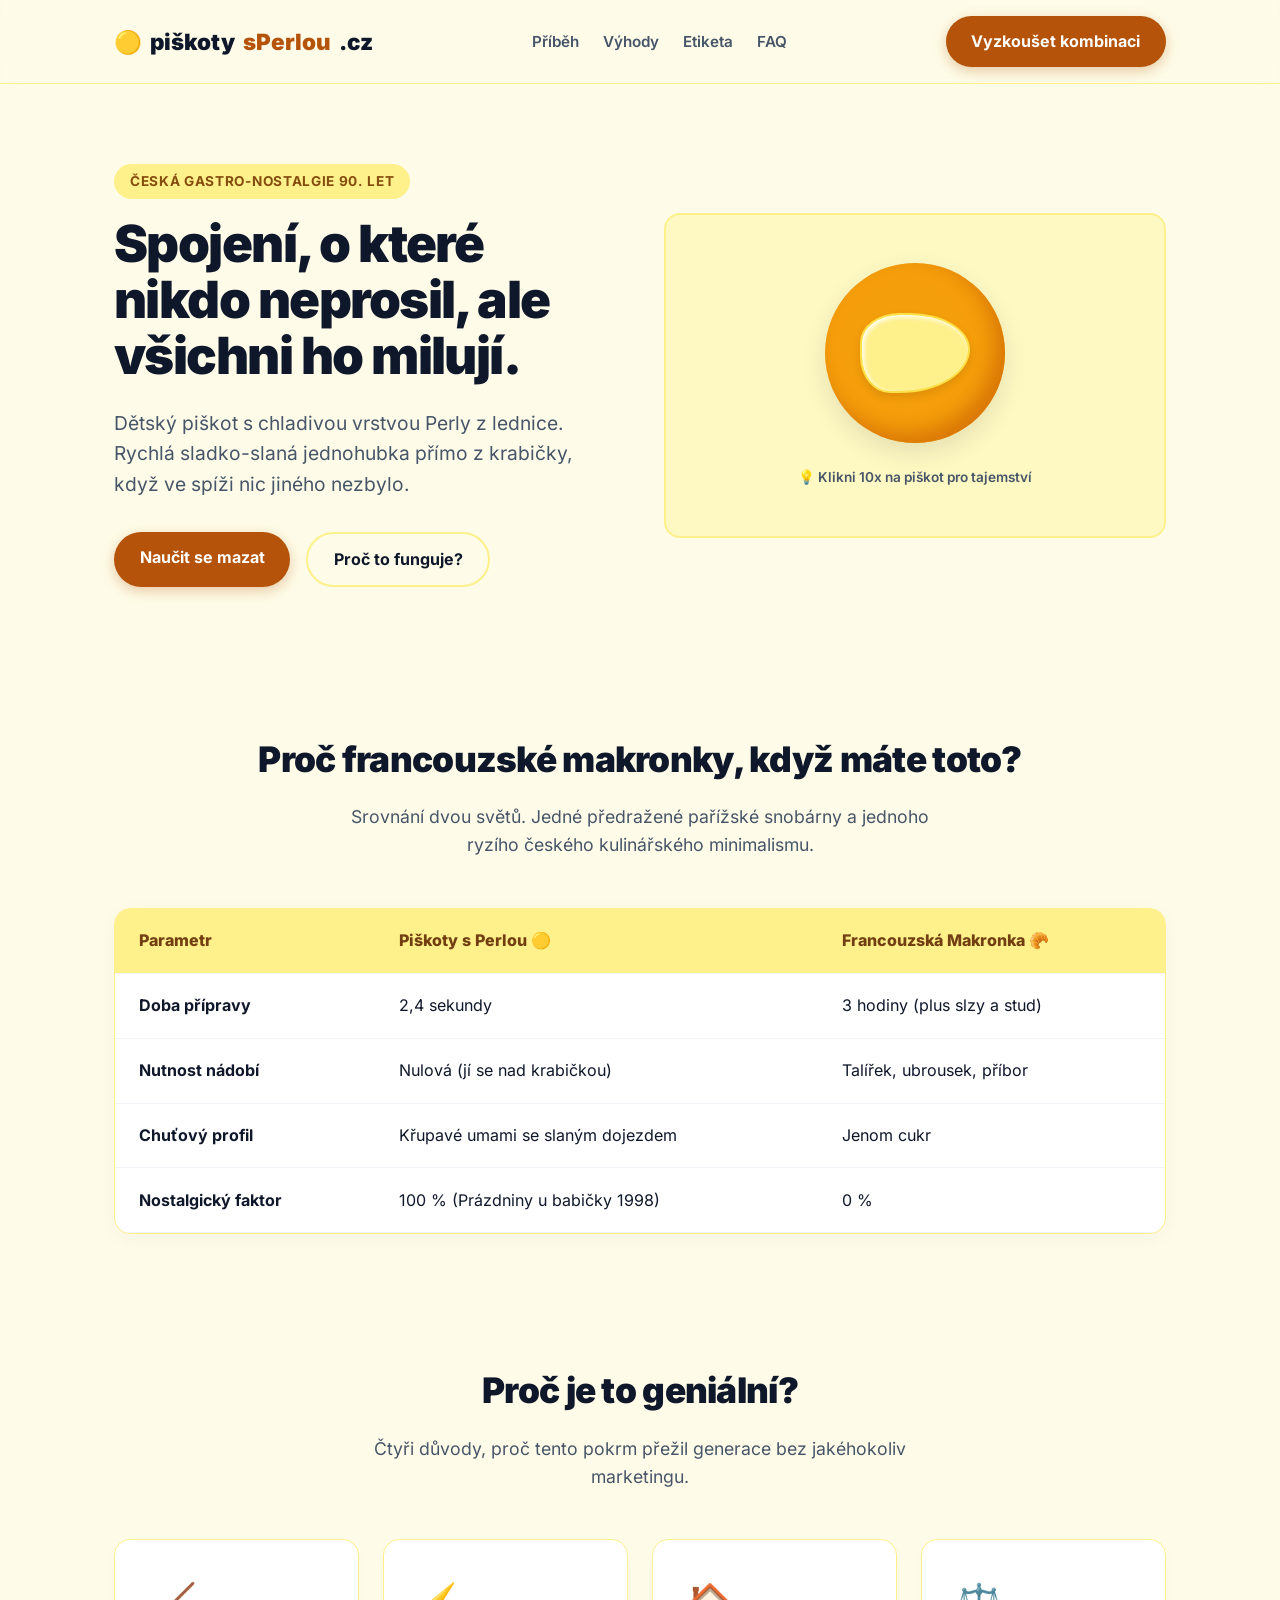
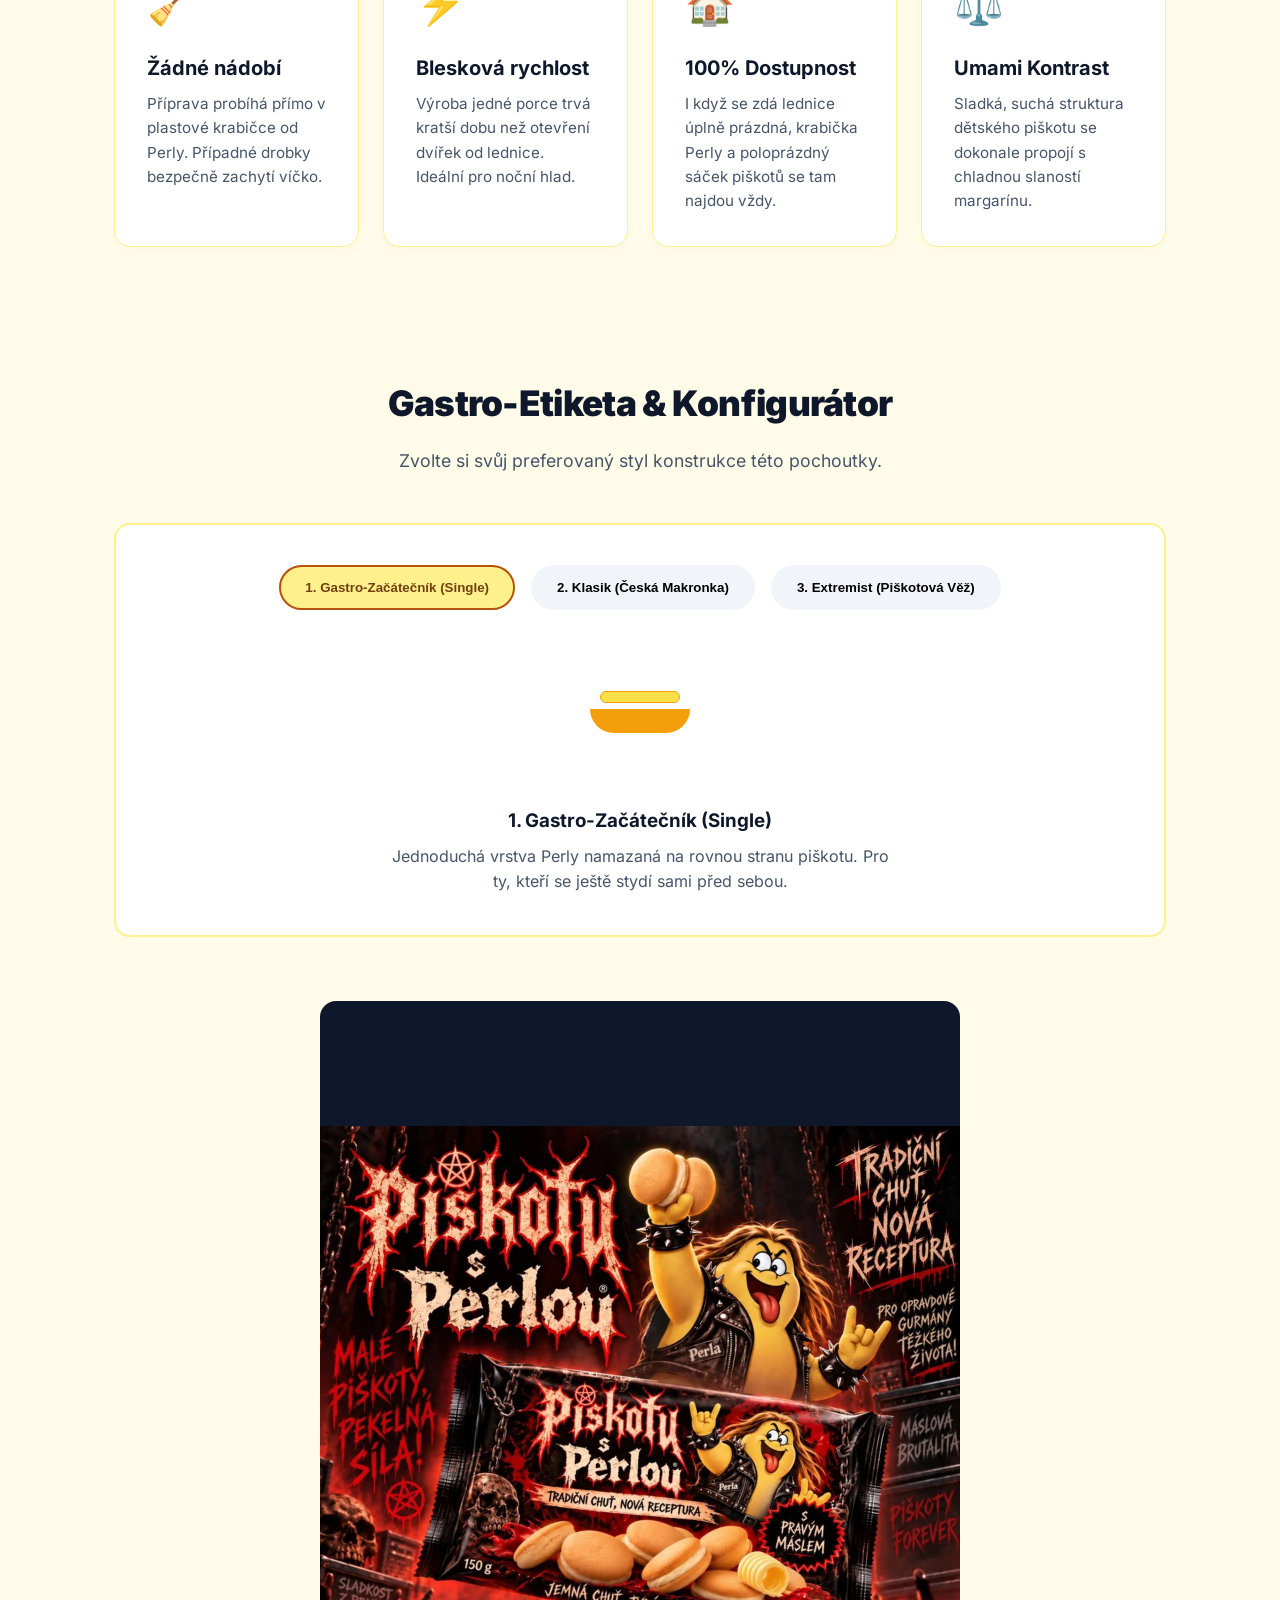
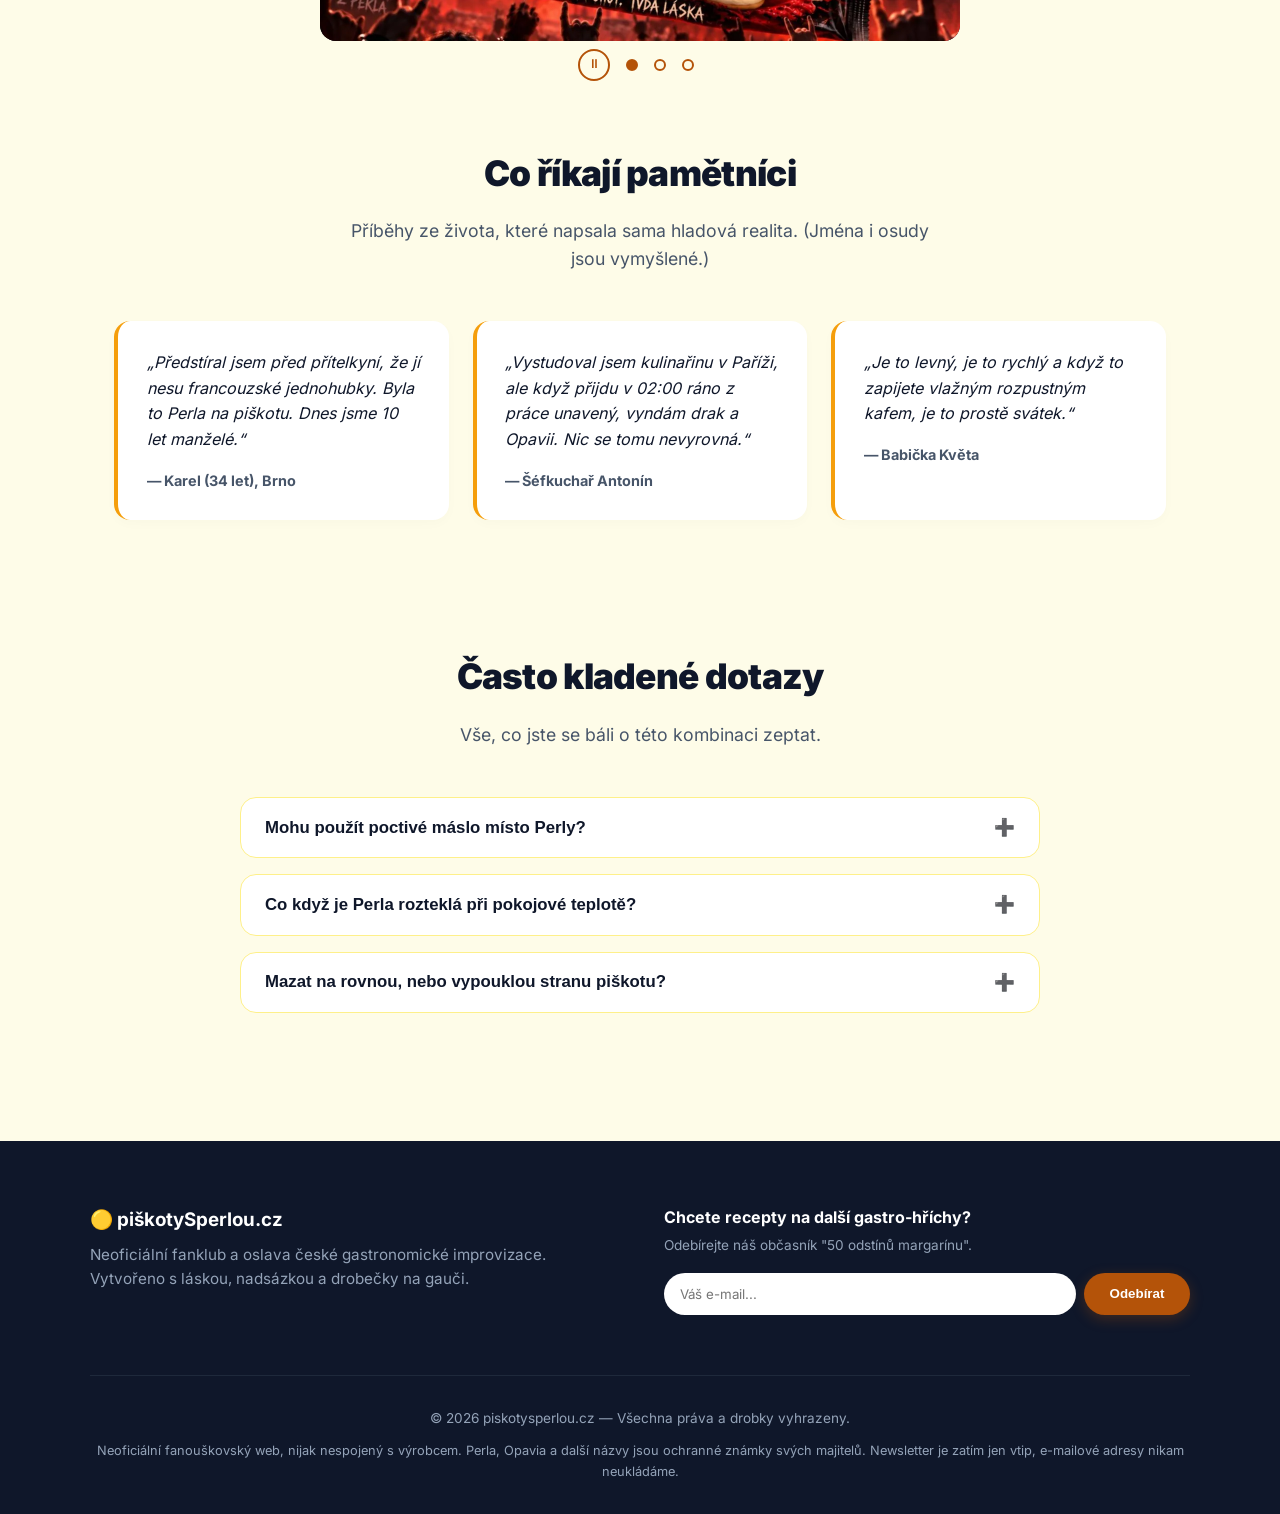
==== index.html @ cd36d0c5 "Improve performance, accessibility, SEO and piškot preview - Convert banner images to WebP (5.4 MB -" ====
<!DOCTYPE html>
<html lang="cs">
<head>
    <meta charset="UTF-8">
    <meta name="viewport" content="width=device-width, initial-scale=1.0">
    <title>piskotysperlou.cz | Návrat gastro-legendy 90. let</title>
    <meta name="description" content="Dětský piškot s chladivou vrstvou Perly z lednice. Neoficiální fanklub české gastro-nostalgie 90. let: příběh, konfigurátor a etiketa mazání.">
    <meta name="theme-color" content="#f59e0b">
    <link rel="canonical" href="https://piskotysperlou.cz/">
    <link rel="icon" href="data:image/svg+xml,%3Csvg xmlns='http://www.w3.org/2000/svg' viewBox='0 0 100 100'%3E%3Ctext y='.9em' font-size='90'%3E🟡%3C/text%3E%3C/svg%3E">

    <meta property="og:type" content="website">
    <meta property="og:locale" content="cs_CZ">
    <meta property="og:site_name" content="piskotysperlou.cz">
    <meta property="og:title" content="Piškoty s Perlou | Návrat gastro-legendy 90. let">
    <meta property="og:description" content="Spojení, o které nikdo neprosil, ale všichni ho milují. Neoficiální fanklub české gastro-improvizace.">
    <meta property="og:url" content="https://piskotysperlou.cz/">
    <meta property="og:image" content="https://piskotysperlou.cz/img/metal.webp">
    <meta property="og:image:alt" content="Piškoty s Perlou – Metal edice">
    <meta name="twitter:card" content="summary_large_image">

    <link rel="preload" href="fonts/inter-latin.woff2" as="font" type="font/woff2" crossorigin>
    <link rel="preload" href="fonts/inter-latin-ext.woff2" as="font" type="font/woff2" crossorigin>
    <link rel="stylesheet" href="css/style.css">

    <script type="application/ld+json">
    {
        "@context": "https://schema.org",
        "@type": "FAQPage",
        "mainEntity": [
            {
                "@type": "Question",
                "name": "Mohu použít poctivé máslo místo Perly?",
                "acceptedAnswer": {
                    "@type": "Answer",
                    "text": "Technicky ano, ale ztrácíte autentickou chuť 90. let a charakteristický lehce chladivý dojezd na patře. Perla je pro tento recept nenahraditelná."
                }
            },
            {
                "@type": "Question",
                "name": "Co když je Perla rozteklá při pokojové teplotě?",
                "acceptedAnswer": {
                    "@type": "Answer",
                    "text": "OKAMŽITĚ ZASTAVTE PŘÍPRAVU! Perla musí jít přímo z lednice. Rozteklý tuk způsobí promáčení piškotu a gastronomické neštěstí."
                }
            },
            {
                "@type": "Question",
                "name": "Mazat na rovnou, nebo vypouklou stranu piškotu?",
                "acceptedAnswer": {
                    "@type": "Answer",
                    "text": "Výhradně na rovnou (spodní) stranu! Vypouklá strana slouží jako ergonomická úchopová plocha pro palec a ukazováček."
                }
            }
        ]
    }
    </script>
</head>
<body>

    <!-- HEADER -->
    <header>
        <div class="nav-container">
            <a href="./" class="logo">
                <span aria-hidden="true">🟡</span> piškoty<span>sPerlou</span>.cz
            </a>
            <button type="button" class="nav-toggle" id="navToggle" aria-label="Přepnout navigaci" aria-expanded="false" aria-controls="navLinks">
                <span></span>
                <span></span>
                <span></span>
            </button>
            <ul class="nav-links" id="navLinks">
                <li><a href="#pribeh">Příběh</a></li>
                <li><a href="#vyhody">Výhody</a></li>
                <li><a href="#konfigurator">Etiketa</a></li>
                <li><a href="#faq">FAQ</a></li>
            </ul>
            <a href="#konfigurator" class="btn nav-cta">Vyzkoušet kombinaci</a>
        </div>
    </header>

    <main>
    <!-- HERO SECTION -->
    <section class="hero">
        <div class="hero-text">
            <span class="hero-badge">Česká gastro-nostalgie 90. let</span>
            <h1>Spojení, o které nikdo neprosil, ale všichni ho milují.</h1>
            <p>Dětský piškot s chladivou vrstvou Perly z lednice. Rychlá sladko-slaná jednohubka přímo z krabičky, když ve spíži nic jiného nezbylo.</p>
            <div class="hero-ctas">
                <a href="#konfigurator" class="btn">Naučit se mazat</a>
                <a href="#pribeh" class="btn btn-secondary">Proč to funguje?</a>
            </div>
        </div>
        <div class="hero-visual" id="piskotClicker" role="button" tabindex="0" aria-describedby="clickHint" aria-label="Piškot s Perlou. Klikni 10x pro tajemství">
            <div class="piskot-graphic" aria-hidden="true">
                <div class="perla-layer"></div>
            </div>
            <div class="easter-egg-hint" id="clickHint" aria-live="polite">💡 Klikni 10x na piškot pro tajemství</div>
        </div>
    </section>

    <!-- STORY & COMPARISON -->
    <section id="pribeh">
        <h2 class="section-title">Proč francouzské makronky, když máte toto?</h2>
        <p class="section-subtitle">Srovnání dvou světů. Jedné předražené pařížské snobárny a jednoho ryzího českého kulinářského minimalismu.</p>

        <div class="comparison-wrapper">
            <table>
                <thead>
                    <tr>
                        <th scope="col">Parametr</th>
                        <th scope="col">Piškoty s Perlou 🟡</th>
                        <th scope="col">Francouzská Makronka 🥐</th>
                    </tr>
                </thead>
                <tbody>
                    <tr>
                        <th scope="row">Doba přípravy</th>
                        <td>2,4 sekundy</td>
                        <td>3 hodiny (plus slzy a stud)</td>
                    </tr>
                    <tr>
                        <th scope="row">Nutnost nádobí</th>
                        <td>Nulová (jí se nad krabičkou)</td>
                        <td>Talířek, ubrousek, příbor</td>
                    </tr>
                    <tr>
                        <th scope="row">Chuťový profil</th>
                        <td>Křupavé umami se slaným dojezdem</td>
                        <td>Jenom cukr</td>
                    </tr>
                    <tr>
                        <th scope="row">Nostalgický faktor</th>
                        <td>100 % (Prázdniny u babičky 1998)</td>
                        <td>0 %</td>
                    </tr>
                </tbody>
            </table>
        </div>
    </section>

    <!-- FEATURES -->
    <section id="vyhody">
        <h2 class="section-title">Proč je to geniální?</h2>
        <p class="section-subtitle">Čtyři důvody, proč tento pokrm přežil generace bez jakéhokoliv marketingu.</p>

        <div class="features-grid">
            <div class="card">
                <div class="card-icon" aria-hidden="true">🧹</div>
                <h3>Žádné nádobí</h3>
                <p>Příprava probíhá přímo v plastové krabičce od Perly. Případné drobky bezpečně zachytí víčko.</p>
            </div>
            <div class="card">
                <div class="card-icon" aria-hidden="true">⚡</div>
                <h3>Blesková rychlost</h3>
                <p>Výroba jedné porce trvá kratší dobu než otevření dvířek od lednice. Ideální pro noční hlad.</p>
            </div>
            <div class="card">
                <div class="card-icon" aria-hidden="true">🏠</div>
                <h3>100% Dostupnost</h3>
                <p>I když se zdá lednice úplně prázdná, krabička Perly a poloprázdný sáček piškotů se tam najdou vždy.</p>
            </div>
            <div class="card">
                <div class="card-icon" aria-hidden="true">⚖️</div>
                <h3>Umami Kontrast</h3>
                <p>Sladká, suchá struktura dětského piškotu se dokonale propojí s chladnou slaností margarínu.</p>
            </div>
        </div>
    </section>

    <!-- CONFIGURATOR -->
    <section id="konfigurator">
        <h2 class="section-title">Gastro-Etiketa & Konfigurátor</h2>
        <p class="section-subtitle">Zvolte si svůj preferovaný styl konstrukce této pochoutky.</p>

        <div class="configurator-box">
            <div class="config-options">
                <button type="button" class="config-btn active" aria-pressed="true" data-config="single"
                    data-title="1. Gastro-Začátečník (Single)"
                    data-desc="Jednoduchá vrstva Perly namazaná na rovnou stranu piškotu. Pro ty, kteří se ještě stydí sami před sebou."
                    data-layers="perla piskot">1. Gastro-Začátečník (Single)</button>
                <button type="button" class="config-btn" aria-pressed="false" data-config="double"
                    data-title="2. Klasik (Česká Makronka)"
                    data-desc="Sendvičová konstrukce: Piškot – Perla – Piškot. Tuk je bezpečně uzavřen uvnitř a nešpiní prsty. Vrchol elegance."
                    data-layers="piskot perla piskot">2. Klasik (Česká Makronka)</button>
                <button type="button" class="config-btn" aria-pressed="false" data-config="extreme"
                    data-title="3. Extremist (Piškotová Věž)"
                    data-desc="3x piškot, 2x hrubá vrstva Perly přímo z mrazáku. Určeno pro lidi po těžkém rozchodu nebo neudělané zkoušce na VŠ."
                    data-layers="piskot perla piskot perla piskot">3. Extremist (Piškotová Věž)</button>
            </div>

            <div class="visual-display" id="visualDisplay" aria-hidden="true">
                <div class="perla-mini"></div>
                <div class="piskot-mini flat-up"></div>
            </div>

            <div aria-live="polite">
                <h3 id="configTitle">1. Gastro-Začátečník (Single)</h3>
                <p id="configDesc">
                    Jednoduchá vrstva Perly namazaná na rovnou stranu piškotu. Pro ty, kteří se ještě stydí sami před sebou.
                </p>
            </div>
        </div>
    </section>

    <!-- AD BANNER -->
    <div class="ad-banner" role="region" aria-roledescription="carousel" aria-label="Reklamní banner">
        <div class="ad-banner-track">
            <img src="img/metal.webp" width="1280" height="1098" alt="Piškoty s Perlou – Metal edice" class="ad-slide active" loading="lazy">
            <img src="img/chill.webp" width="1024" height="1280" alt="Piškoty s Perlou – Chill edice" class="ad-slide" loading="lazy" aria-hidden="true">
            <img src="img/groovy.webp" width="1254" height="1254" alt="Piškoty s Perlou – Groovy edice" class="ad-slide" loading="lazy" aria-hidden="true">
        </div>
        <div class="ad-controls">
            <button type="button" class="ad-pause" id="adPause" aria-label="Pozastavit automatické přepínání" aria-pressed="false">⏸</button>
            <div class="ad-dots">
                <button type="button" class="ad-dot active" data-index="0" aria-current="true" aria-label="Metal edice"></button>
                <button type="button" class="ad-dot" data-index="1" aria-label="Chill edice"></button>
                <button type="button" class="ad-dot" data-index="2" aria-label="Groovy edice"></button>
            </div>
        </div>
    </div>

    <!-- TESTIMONIALS -->
    <section id="pametnici" aria-labelledby="pametnici-title">
        <h2 class="section-title" id="pametnici-title">Co říkají pamětníci</h2>
        <p class="section-subtitle">Příběhy ze života, které napsala sama hladová realita. (Jména i osudy jsou vymyšlené.)</p>

        <div class="testimonials-grid">
            <figure class="testimonial-card">
                <blockquote>
                    <p>„Předstíral jsem před přítelkyní, že jí nesu francouzské jednohubky. Byla to Perla na piškotu. Dnes jsme 10 let manželé.“</p>
                </blockquote>
                <figcaption class="testimonial-author">— Karel (34 let), Brno</figcaption>
            </figure>
            <figure class="testimonial-card">
                <blockquote>
                    <p>„Vystudoval jsem kulinařinu v Paříži, ale když přijdu v 02:00 ráno z práce unavený, vyndám drak a Opavii. Nic se tomu nevyrovná.“</p>
                </blockquote>
                <figcaption class="testimonial-author">— Šéfkuchař Antonín</figcaption>
            </figure>
            <figure class="testimonial-card">
                <blockquote>
                    <p>„Je to levný, je to rychlý a když to zapijete vlažným rozpustným kafem, je to prostě svátek.“</p>
                </blockquote>
                <figcaption class="testimonial-author">— Babička Květa</figcaption>
            </figure>
        </div>
    </section>

    <!-- FAQ -->
    <section id="faq">
        <h2 class="section-title">Často kladené dotazy</h2>
        <p class="section-subtitle">Vše, co jste se báli o této kombinaci zeptat.</p>

        <div class="faq-list">
            <div class="faq-item">
                <button type="button" class="faq-question" id="faq-q1" aria-controls="faq-a1">
                    Mohu použít poctivé máslo místo Perly?
                    <span aria-hidden="true">➕</span>
                </button>
                <div class="faq-answer" id="faq-a1" role="region" aria-labelledby="faq-q1">
                    Technicky ano, ale ztrácíte autentickou chuť 90. let a charakteristický lehce chladivý dojezd na patře. Perla je pro tento recept nenahraditelná.
                </div>
            </div>
            <div class="faq-item">
                <button type="button" class="faq-question" id="faq-q2" aria-controls="faq-a2">
                    Co když je Perla rozteklá při pokojové teplotě?
                    <span aria-hidden="true">➕</span>
                </button>
                <div class="faq-answer" id="faq-a2" role="region" aria-labelledby="faq-q2">
                    OKAMŽITĚ ZASTAVTE PŘÍPRAVU! Perla musí jít přímo z lednice. Rozteklý tuk způsobí promáčení piškotu a gastronomické neštěstí.
                </div>
            </div>
            <div class="faq-item">
                <button type="button" class="faq-question" id="faq-q3" aria-controls="faq-a3">
                    Mazat na rovnou, nebo vypouklou stranu piškotu?
                    <span aria-hidden="true">➕</span>
                </button>
                <div class="faq-answer" id="faq-a3" role="region" aria-labelledby="faq-q3">
                    Výhradně na rovnou (spodní) stranu! Vypouklá strana slouží jako ergonomická úchopová plocha pro palec a ukazováček.
                </div>
            </div>
        </div>
    </section>
    </main>

    <!-- FOOTER -->
    <footer>
        <div class="footer-content">
            <div>
                <h3><span aria-hidden="true">🟡</span> piškotySperlou.cz</h3>
                <p class="footer-tagline">
                    Neoficiální fanklub a oslava české gastronomické improvizace. Vytvořeno s láskou, nadsázkou a drobečky na gauči.
                </p>
            </div>
            <div>
                <h4>Chcete recepty na další gastro-hříchy?</h4>
                <p class="newsletter-intro">Odebírejte náš občasník "50 odstínů margarínu".</p>
                <form class="newsletter-form">
                    <input type="email" name="email" placeholder="Váš e-mail..." aria-label="E-mail" autocomplete="email" required>
                    <button type="submit" class="btn">Odebírat</button>
                </form>
                <p class="newsletter-status" id="newsletterStatus" role="status"></p>
            </div>
        </div>
        <div class="copyright">
            <p>&copy; 2026 piskotysperlou.cz — Všechna práva a drobky vyhrazeny.</p>
            <p class="disclaimer">Neoficiální fanouškovský web, nijak nespojený s výrobcem. Perla, Opavia a další názvy jsou ochranné známky svých majitelů. Newsletter je zatím jen vtip, e-mailové adresy nikam neukládáme.</p>
        </div>
    </footer>

    <script src="js/main.js"></script>
</body>
</html>
---- css/style.css ----
@font-face {
    font-family: 'Inter';
    font-style: normal;
    font-weight: 400 900;
    font-display: swap;
    src: url(../fonts/inter-latin-ext.woff2) format('woff2');
    unicode-range: U+0100-02BA, U+02BD-02C5, U+02C7-02CC, U+02CE-02D7, U+02DD-02FF, U+0304, U+0308, U+0329, U+1D00-1DBF, U+1E00-1E9F, U+1EF2-1EFF, U+2020, U+20A0-20AB, U+20AD-20C4, U+2113, U+2C60-2C7F, U+A720-A7FF;
}

@font-face {
    font-family: 'Inter';
    font-style: normal;
    font-weight: 400 900;
    font-display: swap;
    src: url(../fonts/inter-latin.woff2) format('woff2');
    unicode-range: U+0000-00FF, U+0131, U+0152-0153, U+02BB-02BC, U+02C6, U+02DA, U+02DC, U+0304, U+0308, U+0329, U+2000-206F, U+20AC, U+2122, U+2191, U+2193, U+2212, U+2215, U+FEFF, U+FFFD;
}

:root {
    --primary: #f59e0b;
    --primary-hover: #d97706;
    /* darker amber for text/controls: white on it is 5:1 (AA) */
    --accent: #b45309;
    --accent-hover: #92400e;
    --bg-cream: #fefce8;
    --bg-card: #ffffff;
    --text-dark: #0f172a;
    --text-muted: #475569;
    --perla-yellow: #fde047;
    --border-color: #fef08a;
    --badge-text: #854d0e;
    --heading-brown: #713f12;
    --radius: 16px;

    --hero-visual-bg: #fef9c3;
    --table-border: #f1f5f9;
    --btn-secondary-hover-bg: #fef9c3;
    --config-btn-bg: #f1f5f9;

    --footer-bg: #0f172a;
    --footer-text: #94a3b8;
    --footer-muted: #94a3b8;
    --footer-border: #1e293b;

    --retro-fg: #ff00ff;
    --retro-bg: #00ffff;
    --retro-accent: #ffff00;
    --retro-red: #ff0000;
}

/* RETRO MODE — high specificity, no !important */
body.retro-mode,
body.retro-mode * {
    font-family: "Comic Sans MS", "Comic Sans", cursive, sans-serif;
}

body.retro-mode {
    background: var(--retro-bg);
    color: var(--retro-fg);
}

body.retro-mode header,
body.retro-mode .card,
body.retro-mode .hero-visual {
    background: var(--retro-accent);
    border: 4px dashed var(--retro-red);
    box-shadow: 8px 8px 0px #000000;
}

body.retro-mode button {
    background: var(--retro-red);
    color: #ffffff;
    font-weight: bold;
    text-transform: uppercase;
    animation: blink 0.5s infinite alternate;
}

@keyframes blink {
    from { opacity: 1; }
    to { opacity: 0.7; }
}

* {
    box-sizing: border-box;
    margin: 0;
    padding: 0;
}

body {
    font-family: 'Inter', sans-serif;
    background-color: var(--bg-cream);
    color: var(--text-dark);
    line-height: 1.6;
    transition: background-color 0.3s ease, color 0.3s ease;
}

html {
    scroll-behavior: smooth;
}

/* keep anchor targets clear of the sticky header */
section[id] {
    scroll-margin-top: 4.5rem;
}

/* FOCUS STYLES */
:focus-visible {
    outline: 3px solid var(--accent);
    outline-offset: 2px;
    border-radius: 4px;
}

/* HEADER & NAV */
header {
    position: sticky;
    top: 0;
    background: rgba(254, 252, 232, 0.9);
    z-index: 100;
    border-bottom: 1px solid var(--border-color);
}

/* blur lives on a pseudo-element: backdrop-filter on the header itself would
   make it the containing block of the position:fixed mobile menu */
header::before {
    content: "";
    position: absolute;
    inset: 0;
    z-index: -1;
    backdrop-filter: blur(10px);
}

.nav-container {
    max-width: 1100px;
    margin: 0 auto;
    padding: 1rem 1.5rem;
    display: flex;
    justify-content: space-between;
    align-items: center;
}

.logo {
    font-weight: 900;
    font-size: 1.4rem;
    color: var(--text-dark);
    text-decoration: none;
    display: flex;
    align-items: center;
    gap: 8px;
}

.logo span {
    color: var(--accent);
}

.nav-links {
    display: flex;
    gap: 1.5rem;
    list-style: none;
}

.nav-links a {
    text-decoration: none;
    color: var(--text-muted);
    font-weight: 600;
    font-size: 0.95rem;
    transition: color 0.2s;
}

.nav-links a:hover {
    color: var(--accent);
}

/* HAMBURGER MENU */
.nav-toggle {
    display: none;
    background: none;
    border: none;
    cursor: pointer;
    padding: 0.5rem;
    flex-direction: column;
    gap: 5px;
    z-index: 110;
}

.nav-toggle span {
    display: block;
    width: 24px;
    height: 2px;
    background: var(--text-dark);
    border-radius: 2px;
    transition: transform 0.3s ease, opacity 0.3s ease;
}

.nav-toggle.active span:nth-child(1) {
    transform: rotate(45deg) translate(5px, 5px);
}

.nav-toggle.active span:nth-child(2) {
    opacity: 0;
}

.nav-toggle.active span:nth-child(3) {
    transform: rotate(-45deg) translate(5px, -5px);
}

/* BUTTONS */
.btn {
    display: inline-block;
    background: var(--accent);
    color: #fff;
    padding: 0.8rem 1.6rem;
    border-radius: 99px;
    font-weight: 700;
    text-decoration: none;
    border: none;
    cursor: pointer;
    transition: background 0.2s ease, transform 0.2s ease, box-shadow 0.2s ease;
    box-shadow: 0 4px 14px rgba(180, 83, 9, 0.3);
}

.btn:hover {
    background: var(--accent-hover);
    transform: translateY(-2px);
}

.btn-secondary {
    background: transparent;
    color: var(--text-dark);
    box-shadow: none;
    border: 2px solid var(--border-color);
}

.btn-secondary:hover {
    background: var(--btn-secondary-hover-bg);
    border-color: var(--accent);
}

/* SECTIONS GENERAL */
section {
    padding: 4rem 1.5rem;
    max-width: 1100px;
    margin: 0 auto;
}

.section-title {
    text-align: center;
    font-size: 2.2rem;
    font-weight: 900;
    margin-bottom: 1rem;
    letter-spacing: -0.02em;
}

.section-subtitle {
    text-align: center;
    color: var(--text-muted);
    max-width: 600px;
    margin: 0 auto 3rem auto;
    font-size: 1.1rem;
}

/* HERO SECTION */
.hero {
    display: grid;
    grid-template-columns: 1fr 1fr;
    gap: 3rem;
    align-items: center;
    padding-top: 5rem;
    padding-bottom: 5rem;
}

.hero-badge {
    background: var(--border-color);
    color: var(--badge-text);
    padding: 0.4rem 1rem;
    border-radius: 99px;
    font-size: 0.85rem;
    font-weight: 700;
    display: inline-block;
    margin-bottom: 1rem;
    text-transform: uppercase;
    letter-spacing: 0.05em;
}

.hero h1 {
    font-size: 3.2rem;
    line-height: 1.1;
    font-weight: 900;
    margin-bottom: 1.5rem;
    letter-spacing: -0.03em;
}

.hero p {
    font-size: 1.2rem;
    color: var(--text-muted);
    margin-bottom: 2rem;
}

.hero-ctas {
    display: flex;
    gap: 1rem;
    flex-wrap: wrap;
}

/* INTERACTIVE PISKOT ART */
.hero-visual {
    background: var(--hero-visual-bg);
    border-radius: var(--radius);
    padding: 3rem;
    display: flex;
    flex-direction: column;
    align-items: center;
    justify-content: center;
    border: 2px solid var(--border-color);
    cursor: pointer;
    user-select: none;
    transition: transform 0.1s;
}

.hero-visual:active {
    transform: scale(0.98);
}

.piskot-graphic {
    width: 180px;
    height: 180px;
    background: var(--primary);
    border-radius: 50%;
    box-shadow: inset -10px -10px 20px var(--primary-hover), 0 10px 25px rgba(0,0,0,0.1);
    display: flex;
    align-items: center;
    justify-content: center;
}

.perla-layer {
    width: 110px;
    height: 80px;
    background: var(--border-color);
    border-radius: 40% 60% 70% 30% / 40% 50% 60% 50%;
    box-shadow: inset 2px 2px 5px #ffffff, 0 4px 8px rgba(0,0,0,0.1);
    border: 2px solid var(--perla-yellow);
}

.easter-egg-hint {
    margin-top: 1.5rem;
    font-size: 0.85rem;
    color: var(--text-muted);
    font-weight: 600;
}

/* COMPARISON TABLE */
.comparison-wrapper {
    overflow-x: auto;
    background: var(--bg-card);
    border-radius: var(--radius);
    border: 1px solid var(--border-color);
    box-shadow: 0 4px 20px rgba(0,0,0,0.03);
}

table {
    width: 100%;
    border-collapse: collapse;
    text-align: left;
}

th, td {
    padding: 1.2rem 1.5rem;
    border-bottom: 1px solid var(--table-border);
}

th {
    background: var(--border-color);
    color: var(--heading-brown);
    font-weight: 800;
}

tbody th {
    background: none;
    color: var(--text-dark);
    font-weight: 700;
}

/* FEATURES GRID */
.features-grid {
    display: grid;
    grid-template-columns: repeat(auto-fit, minmax(240px, 1fr));
    gap: 1.5rem;
}

.features-grid .card {
    background: var(--bg-card);
    padding: 2rem;
    border-radius: var(--radius);
    border: 1px solid var(--border-color);
    box-shadow: 0 4px 12px rgba(0,0,0,0.02);
    transition: transform 0.2s;
}

.features-grid .card:hover {
    transform: translateY(-4px);
}

.features-grid .card-icon {
    font-size: 2.5rem;
    margin-bottom: 1rem;
}

.features-grid .card h3 {
    font-size: 1.25rem;
    margin-bottom: 0.5rem;
}

.features-grid .card p {
    color: var(--text-muted);
    font-size: 0.95rem;
}

/* CONFIGURATOR */
.configurator-box {
    background: var(--bg-card);
    border-radius: var(--radius);
    padding: 2.5rem;
    border: 2px solid var(--border-color);
    text-align: center;
}

.config-options {
    display: flex;
    justify-content: center;
    gap: 1rem;
    margin-bottom: 2rem;
    flex-wrap: wrap;
}

.config-btn {
    background: var(--config-btn-bg);
    border: 2px solid transparent;
    padding: 0.8rem 1.5rem;
    border-radius: 99px;
    font-weight: 700;
    cursor: pointer;
    transition: background 0.2s, border-color 0.2s, color 0.2s;
}

.config-btn.active {
    background: var(--border-color);
    border-color: var(--accent);
    color: var(--heading-brown);
}

.visual-display {
    min-height: 140px;
    display: flex;
    flex-direction: column;
    align-items: center;
    justify-content: center;
    gap: 6px;
    margin-bottom: 1.5rem;
}

.piskot-mini {
    width: 100px;
    height: 24px;
    background: var(--primary);
    border-radius: 24px 24px 0 0;
}

.piskot-mini.flat-up {
    border-radius: 0 0 24px 24px;
}

.perla-mini {
    width: 80px;
    height: 12px;
    background: var(--perla-yellow);
    border-radius: 6px;
    border: 1px solid var(--primary);
}

#configTitle {
    margin-bottom: 0.5rem;
}

#configDesc {
    color: var(--text-muted);
    max-width: 500px;
    margin: 0 auto;
}

/* TESTIMONIALS */
.testimonials-grid {
    display: grid;
    grid-template-columns: repeat(auto-fit, minmax(300px, 1fr));
    gap: 1.5rem;
}

.testimonial-card {
    background: var(--bg-card);
    padding: 1.8rem;
    border-radius: var(--radius);
    border-left: 4px solid var(--primary);
    box-shadow: 0 4px 12px rgba(0,0,0,0.02);
}

.testimonial-card p {
    font-style: italic;
    margin-bottom: 1rem;
    color: var(--text-dark);
}

.testimonial-card blockquote {
    margin: 0;
}

.testimonial-author {
    font-weight: 700;
    font-size: 0.9rem;
    color: var(--text-muted);
}

/* FAQ ACCORDION */
.faq-list {
    max-width: 800px;
    margin: 0 auto;
    display: flex;
    flex-direction: column;
    gap: 1rem;
}

.faq-item {
    background: var(--bg-card);
    border-radius: var(--radius);
    border: 1px solid var(--border-color);
    overflow: hidden;
}

.faq-question {
    width: 100%;
    padding: 1.2rem 1.5rem;
    text-align: left;
    background: none;
    border: none;
    font-weight: 700;
    font-size: 1.05rem;
    cursor: pointer;
    display: flex;
    justify-content: space-between;
    align-items: center;
    color: var(--text-dark);
}

.faq-answer {
    padding: 0 1.5rem 1.2rem 1.5rem;
    color: var(--text-muted);
    display: none;
    font-size: 0.95rem;
}

.faq-item.active .faq-answer {
    display: block;
}

/* AD BANNER */
.ad-banner {
    max-width: 1100px;
    margin: 0 auto;
    padding: 0 1.5rem;
}

/* fixed square frame: slides of any aspect ratio are letterboxed, never cropped */
.ad-banner-track {
    display: grid;
    width: 100%;
    max-width: 640px;
    aspect-ratio: 1 / 1;
    margin: 0 auto;
    background: var(--footer-bg);
    border-radius: var(--radius);
    overflow: hidden;
}

.ad-slide {
    grid-area: 1 / 1;
    width: 100%;
    height: 100%;
    object-fit: contain;
    opacity: 0;
    visibility: hidden;
    transition: opacity 0.8s ease, visibility 0s linear 0.8s;
}

.ad-slide.active {
    opacity: 1;
    visibility: visible;
    transition-delay: 0s;
}

.ad-controls {
    display: flex;
    justify-content: center;
    align-items: center;
    gap: 0.5rem;
    margin-top: 0.5rem;
}

.ad-pause {
    width: 32px;
    height: 32px;
    border-radius: 50%;
    border: 2px solid var(--accent);
    background: transparent;
    color: var(--accent);
    font-size: 0.8rem;
    line-height: 1;
    cursor: pointer;
}

.ad-dots {
    display: flex;
    gap: 0;
}

/* 28px hit area around a 12px visual dot */
.ad-dot {
    position: relative;
    width: 28px;
    height: 28px;
    border: none;
    background: transparent;
    cursor: pointer;
    padding: 0;
}

.ad-dot::after {
    content: "";
    position: absolute;
    inset: 8px;
    border-radius: 50%;
    border: 2px solid var(--accent);
    transition: background 0.3s ease;
}

.ad-dot.active::after {
    background: var(--accent);
}

/* FOOTER */
footer {
    background: var(--footer-bg);
    color: #fff;
    padding: 4rem 1.5rem 2rem 1.5rem;
    margin-top: 4rem;
}

.footer-content {
    max-width: 1100px;
    margin: 0 auto;
    display: grid;
    grid-template-columns: 1fr 1fr;
    gap: 3rem;
    margin-bottom: 3rem;
}

.footer-tagline {
    color: var(--footer-text);
    margin-top: 0.5rem;
    font-size: 0.95rem;
}

.newsletter-intro {
    color: var(--footer-text);
    font-size: 0.85rem;
    margin-top: 0.3rem;
}

.newsletter-form {
    display: flex;
    gap: 0.5rem;
    margin-top: 1rem;
}

.newsletter-status {
    color: var(--perla-yellow);
    font-size: 0.85rem;
    margin-top: 0.75rem;
}

.newsletter-form input {
    padding: 0.8rem 1rem;
    border-radius: 99px;
    border: none;
    flex-grow: 1;
    font-family: inherit;
}

.copyright {
    text-align: center;
    color: var(--footer-muted);
    font-size: 0.85rem;
    border-top: 1px solid var(--footer-border);
    padding-top: 2rem;
    max-width: 1100px;
    margin: 0 auto;
}

.copyright .disclaimer {
    margin-top: 0.75rem;
    font-size: 0.8rem;
}

/* RESPONSIVE */
@media (max-width: 1024px) {
    .hero h1 {
        font-size: 2.6rem;
    }
}

@media (max-width: 768px) {
    .hero {
        grid-template-columns: 1fr;
        text-align: center;
        padding-top: 2rem;
    }

    .hero-ctas {
        justify-content: center;
    }

    .nav-toggle {
        display: flex;
    }

    .nav-links {
        position: fixed;
        top: 0;
        right: -100%;
        width: 70%;
        max-width: 300px;
        height: 100vh;
        background: var(--bg-cream);
        flex-direction: column;
        padding: 5rem 2rem 2rem 2rem;
        gap: 1.5rem;
        box-shadow: -4px 0 20px rgba(0,0,0,0.1);
        visibility: hidden;
        transition: right 0.3s ease, visibility 0s linear 0.3s;
        z-index: 105;
    }

    .nav-links.open {
        right: 0;
        visibility: visible;
        transition-delay: 0s;
    }

    .nav-cta {
        display: none;
    }

    .footer-content {
        grid-template-columns: 1fr;
    }
}

@media (prefers-reduced-motion: reduce) {
    html {
        scroll-behavior: auto;
    }

    *,
    *::before,
    *::after {
        animation: none;
        transition-duration: 0.01ms;
        transition-delay: 0s;
    }
}
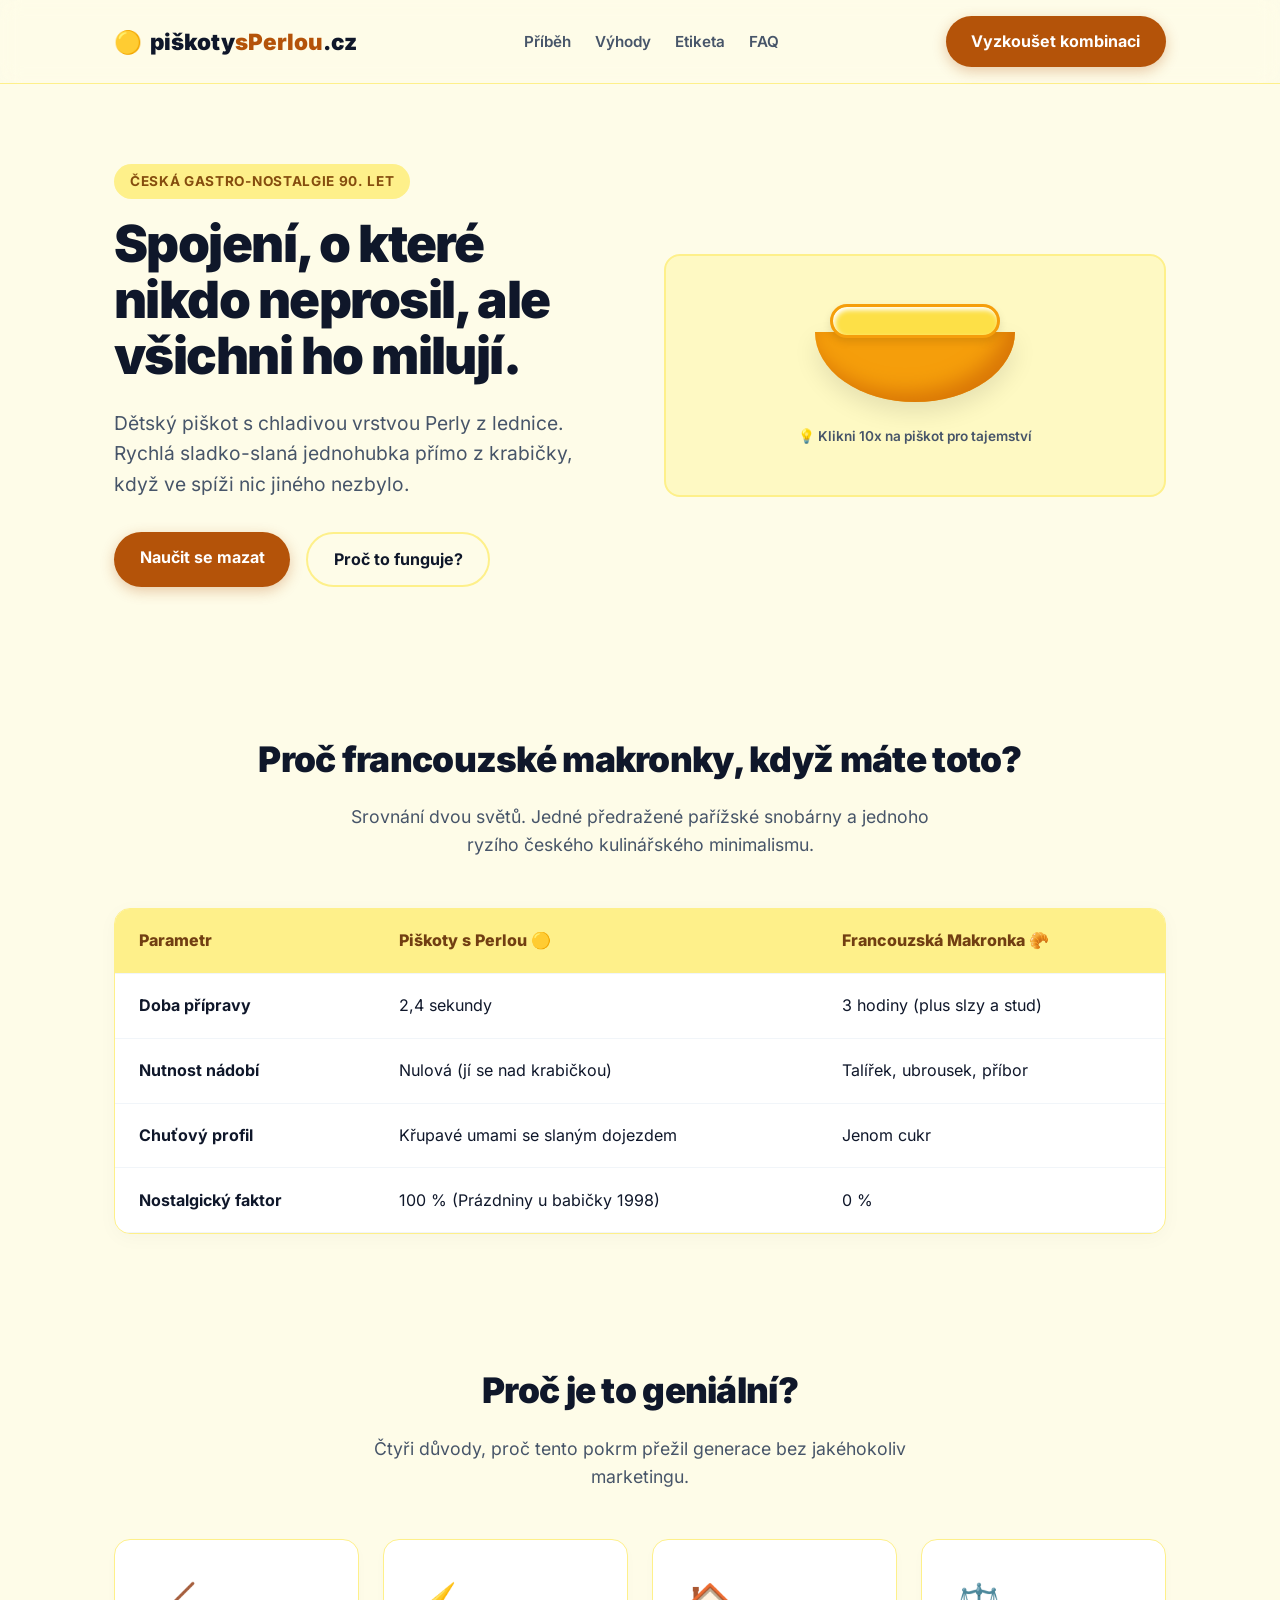
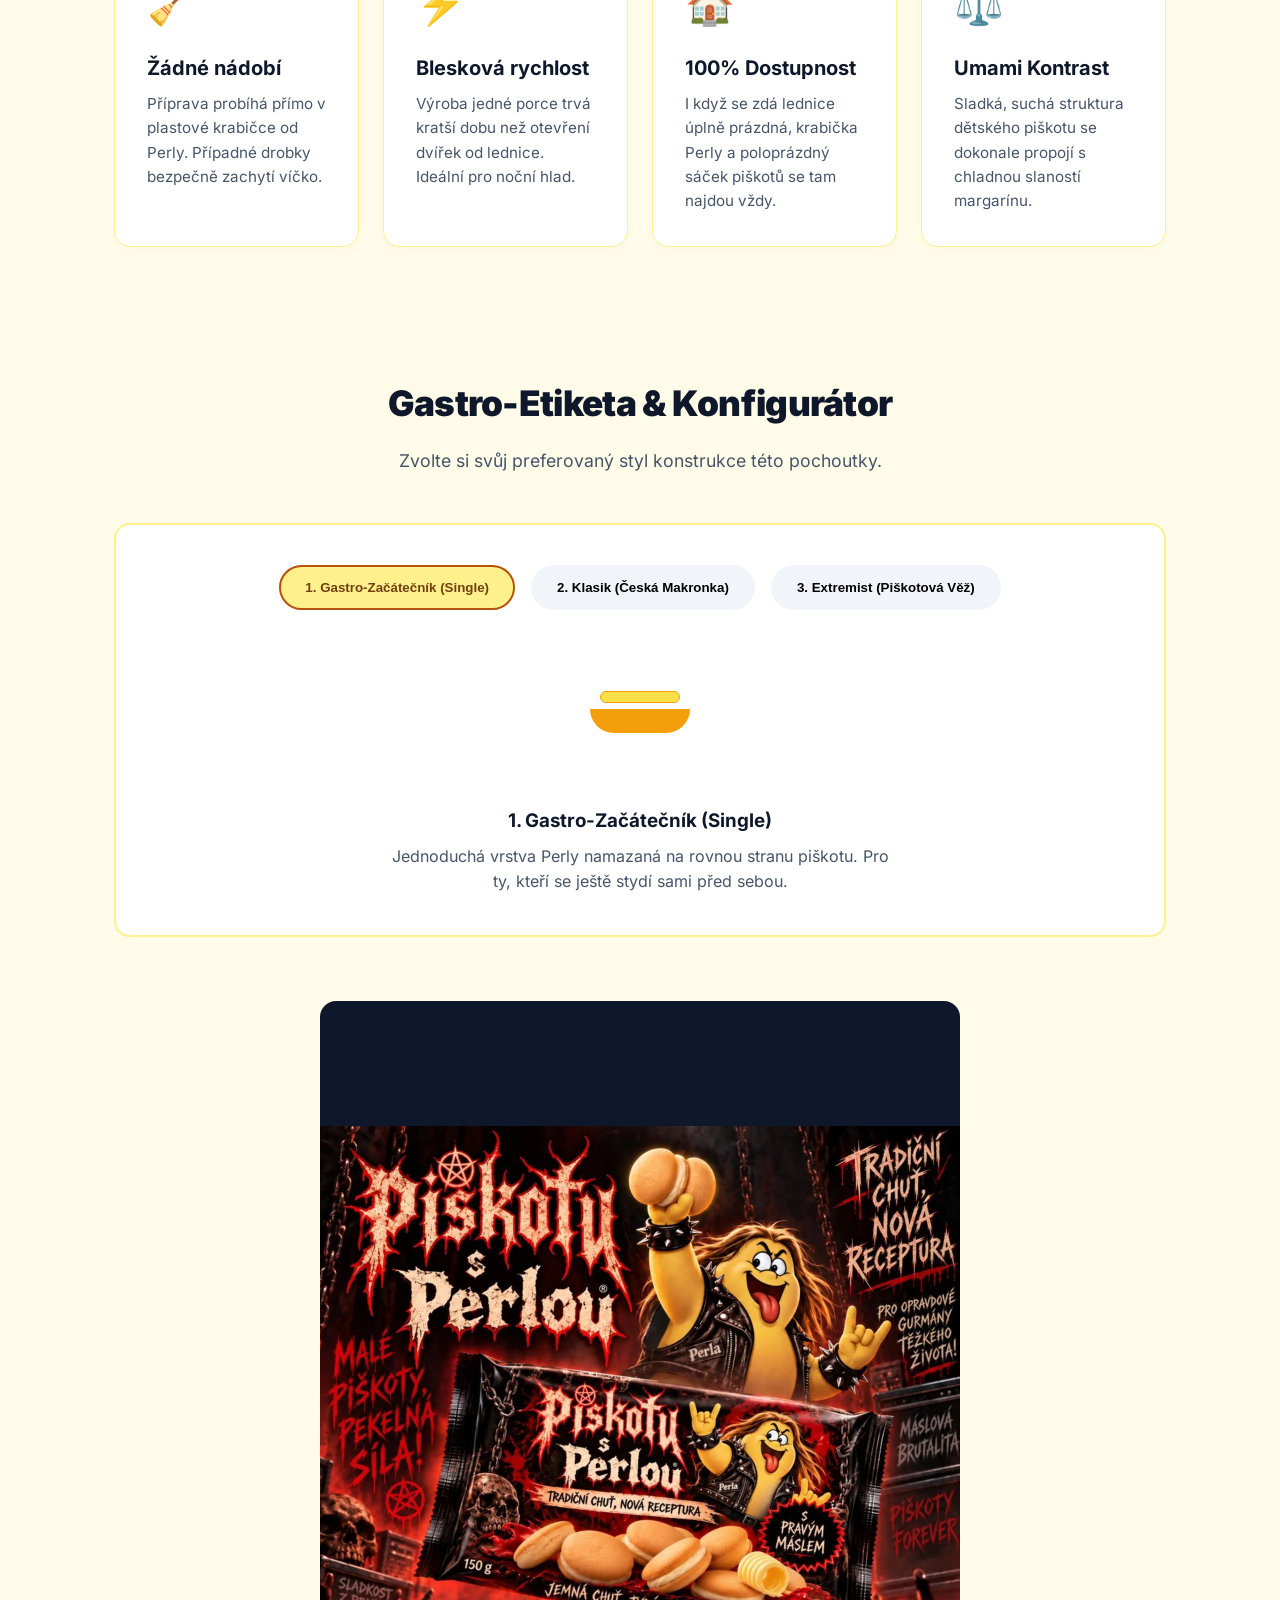
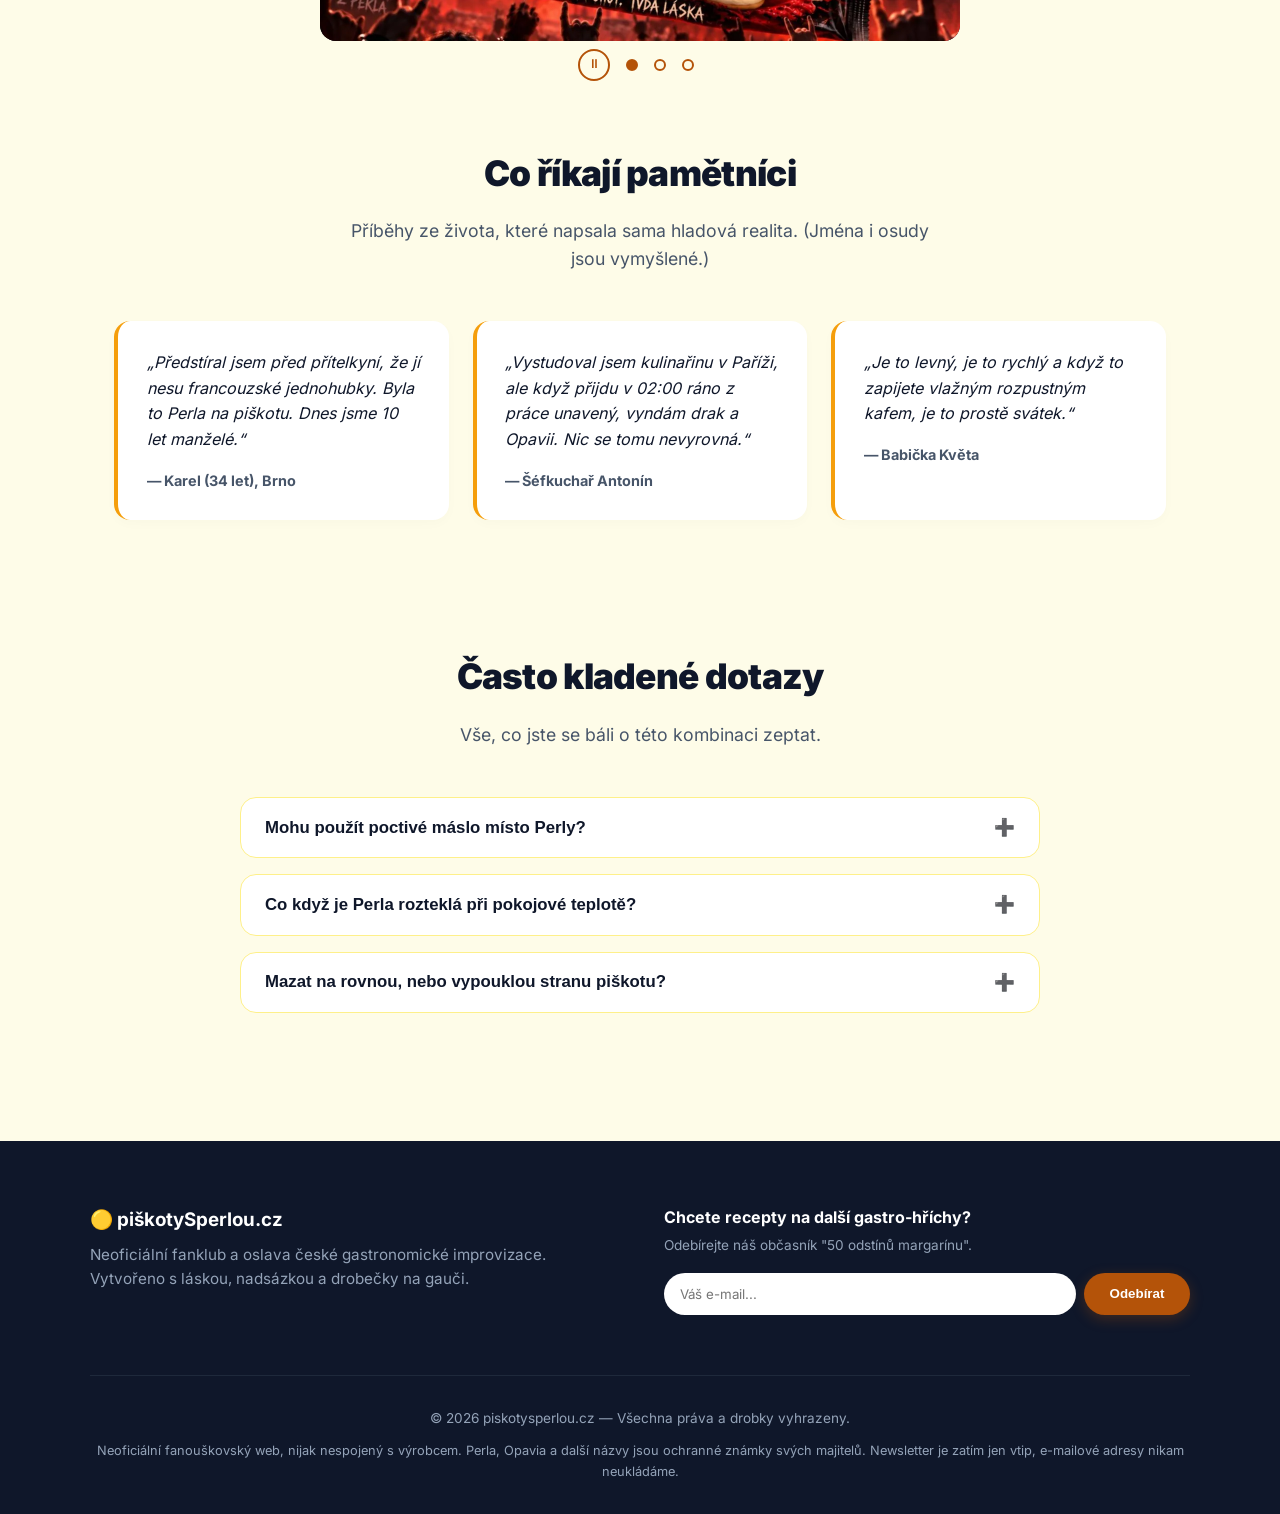
==== commit ef192f39: "Add OG image, persist retro mode, flat-side hero piškot, nav landmark - img/og.jpg (1200x630) for so" ====
--- a/index.html
+++ b/index.html
@@ -15,9 +15,12 @@
     <meta property="og:title" content="Piškoty s Perlou | Návrat gastro-legendy 90. let">
     <meta property="og:description" content="Spojení, o které nikdo neprosil, ale všichni ho milují. Neoficiální fanklub české gastro-improvizace.">
     <meta property="og:url" content="https://piskotysperlou.cz/">
-    <meta property="og:image" content="https://piskotysperlou.cz/img/metal.webp">
+    <meta property="og:image" content="https://piskotysperlou.cz/img/og.jpg">
+    <meta property="og:image:width" content="1200">
+    <meta property="og:image:height" content="630">
     <meta property="og:image:alt" content="Piškoty s Perlou – Metal edice">
     <meta name="twitter:card" content="summary_large_image">
+    <meta name="twitter:image" content="https://piskotysperlou.cz/img/og.jpg">
 
     <link rel="preload" href="fonts/inter-latin.woff2" as="font" type="font/woff2" crossorigin>
     <link rel="preload" href="fonts/inter-latin-ext.woff2" as="font" type="font/woff2" crossorigin>
@@ -62,19 +65,22 @@
     <header>
         <div class="nav-container">
             <a href="./" class="logo">
-                <span aria-hidden="true">🟡</span> piškoty<span>sPerlou</span>.cz
+                <span aria-hidden="true">🟡</span>
+                <span class="logo-text">piškoty<em>sPerlou</em>.cz</span>
             </a>
             <button type="button" class="nav-toggle" id="navToggle" aria-label="Přepnout navigaci" aria-expanded="false" aria-controls="navLinks">
                 <span></span>
                 <span></span>
                 <span></span>
             </button>
-            <ul class="nav-links" id="navLinks">
-                <li><a href="#pribeh">Příběh</a></li>
-                <li><a href="#vyhody">Výhody</a></li>
-                <li><a href="#konfigurator">Etiketa</a></li>
-                <li><a href="#faq">FAQ</a></li>
-            </ul>
+            <nav aria-label="Hlavní navigace">
+                <ul class="nav-links" id="navLinks">
+                    <li><a href="#pribeh">Příběh</a></li>
+                    <li><a href="#vyhody">Výhody</a></li>
+                    <li><a href="#konfigurator">Etiketa</a></li>
+                    <li><a href="#faq">FAQ</a></li>
+                </ul>
+            </nav>
             <a href="#konfigurator" class="btn nav-cta">Vyzkoušet kombinaci</a>
         </div>
     </header>
@@ -304,7 +310,7 @@
             </div>
         </div>
         <div class="copyright">
-            <p>&copy; 2026 piskotysperlou.cz — Všechna práva a drobky vyhrazeny.</p>
+            <p>&copy; <span id="year">2026</span> piskotysperlou.cz — Všechna práva a drobky vyhrazeny.</p>
             <p class="disclaimer">Neoficiální fanouškovský web, nijak nespojený s výrobcem. Perla, Opavia a další názvy jsou ochranné známky svých majitelů. Newsletter je zatím jen vtip, e-mailové adresy nikam neukládáme.</p>
         </div>
     </footer>
--- a/css/style.css
+++ b/css/style.css
@@ -148,7 +148,8 @@
     gap: 8px;
 }
 
-.logo span {
+.logo em {
+    font-style: normal;
     color: var(--accent);
 }
 
@@ -320,24 +321,34 @@
     transform: scale(0.98);
 }
 
+/* side view: Perla sits on the flat (top) side, curved side faces down */
 .piskot-graphic {
-    width: 180px;
-    height: 180px;
+    display: flex;
+    flex-direction: column;
+    align-items: center;
+    width: 200px;
+}
+
+.perla-layer {
+    order: -1;
+    width: 170px;
+    height: 34px;
+    background: var(--perla-yellow);
+    border-radius: 17px;
+    border: 3px solid var(--primary);
+    box-shadow: inset 2px 3px 5px #ffffff, 0 4px 8px rgba(0,0,0,0.1);
+    margin-bottom: -6px;
+    position: relative;
+    z-index: 1;
+}
+
+.piskot-graphic::after {
+    content: "";
+    width: 200px;
+    height: 70px;
     background: var(--primary);
-    border-radius: 50%;
+    border-radius: 0 0 100px 100px / 0 0 70px 70px;
     box-shadow: inset -10px -10px 20px var(--primary-hover), 0 10px 25px rgba(0,0,0,0.1);
-    display: flex;
-    align-items: center;
-    justify-content: center;
-}
-
-.perla-layer {
-    width: 110px;
-    height: 80px;
-    background: var(--border-color);
-    border-radius: 40% 60% 70% 30% / 40% 50% 60% 50%;
-    box-shadow: inset 2px 2px 5px #ffffff, 0 4px 8px rgba(0,0,0,0.1);
-    border: 2px solid var(--perla-yellow);
 }
 
 .easter-egg-hint {
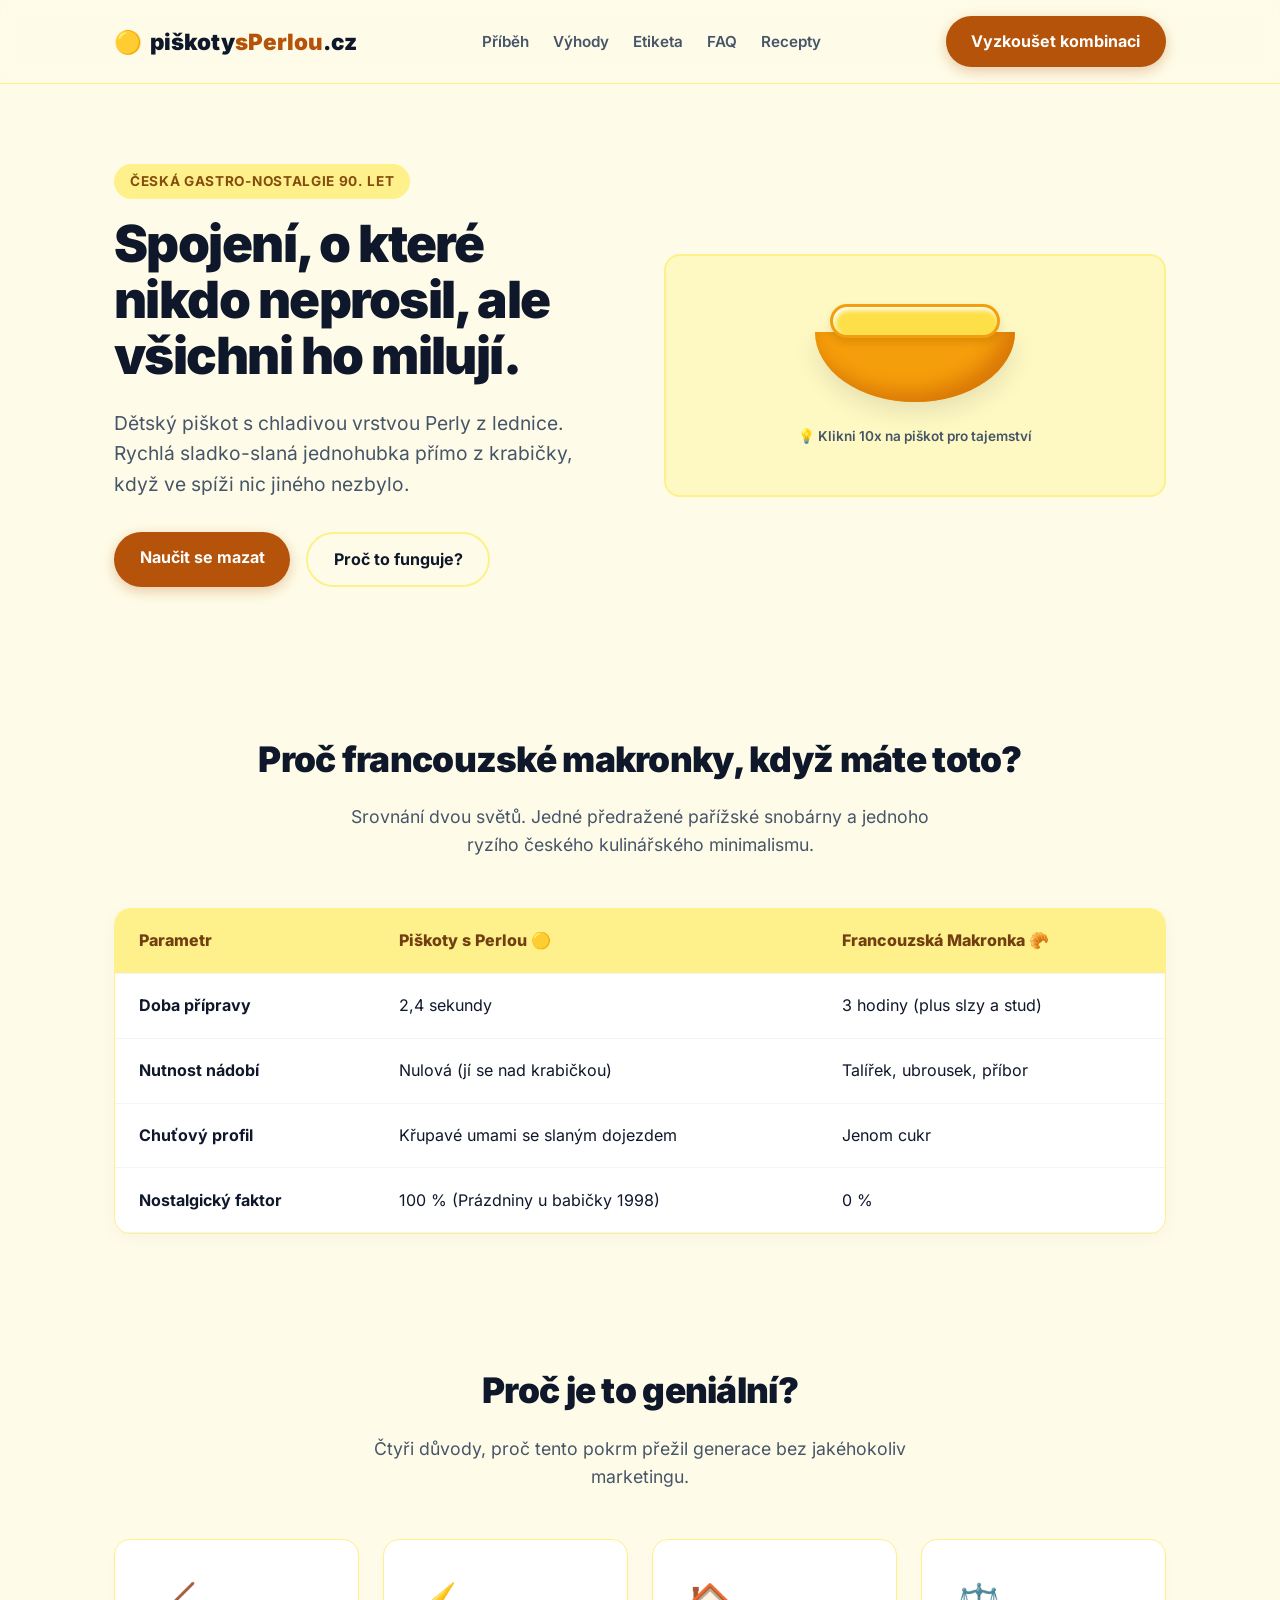
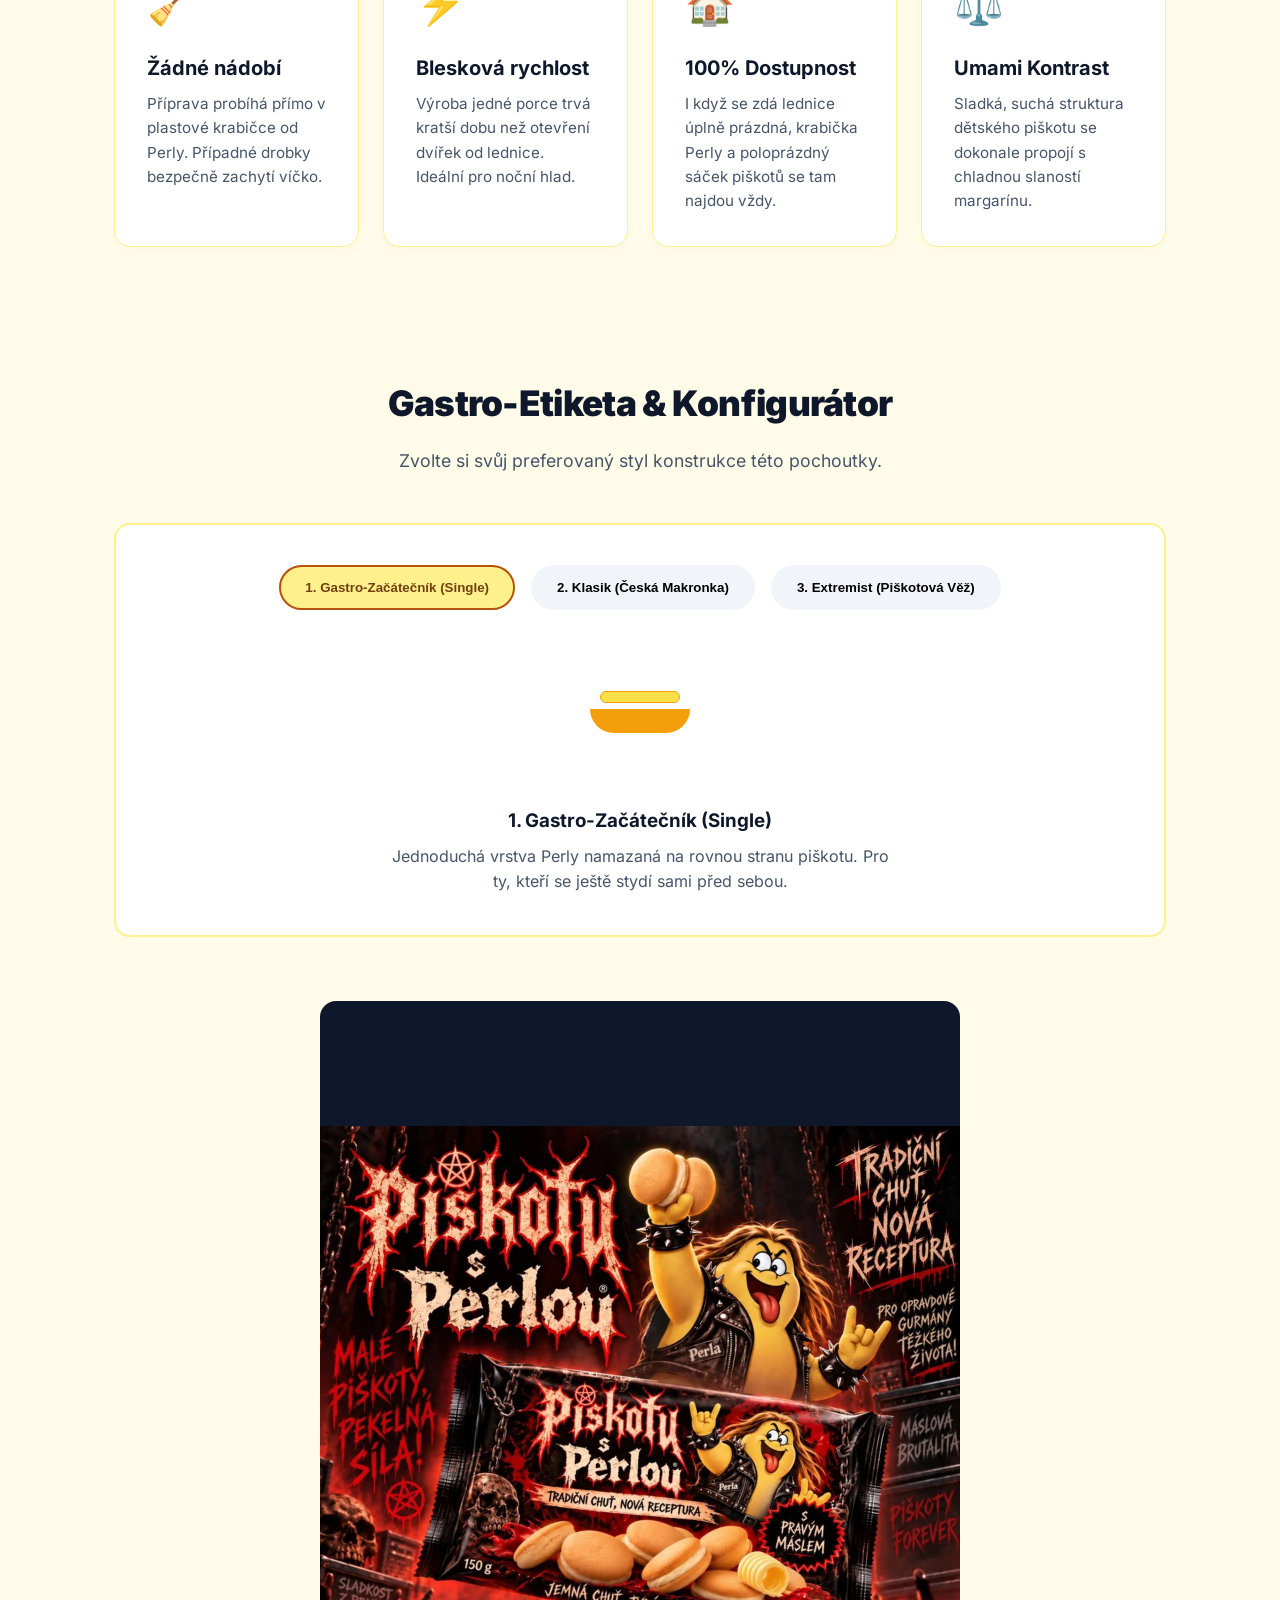
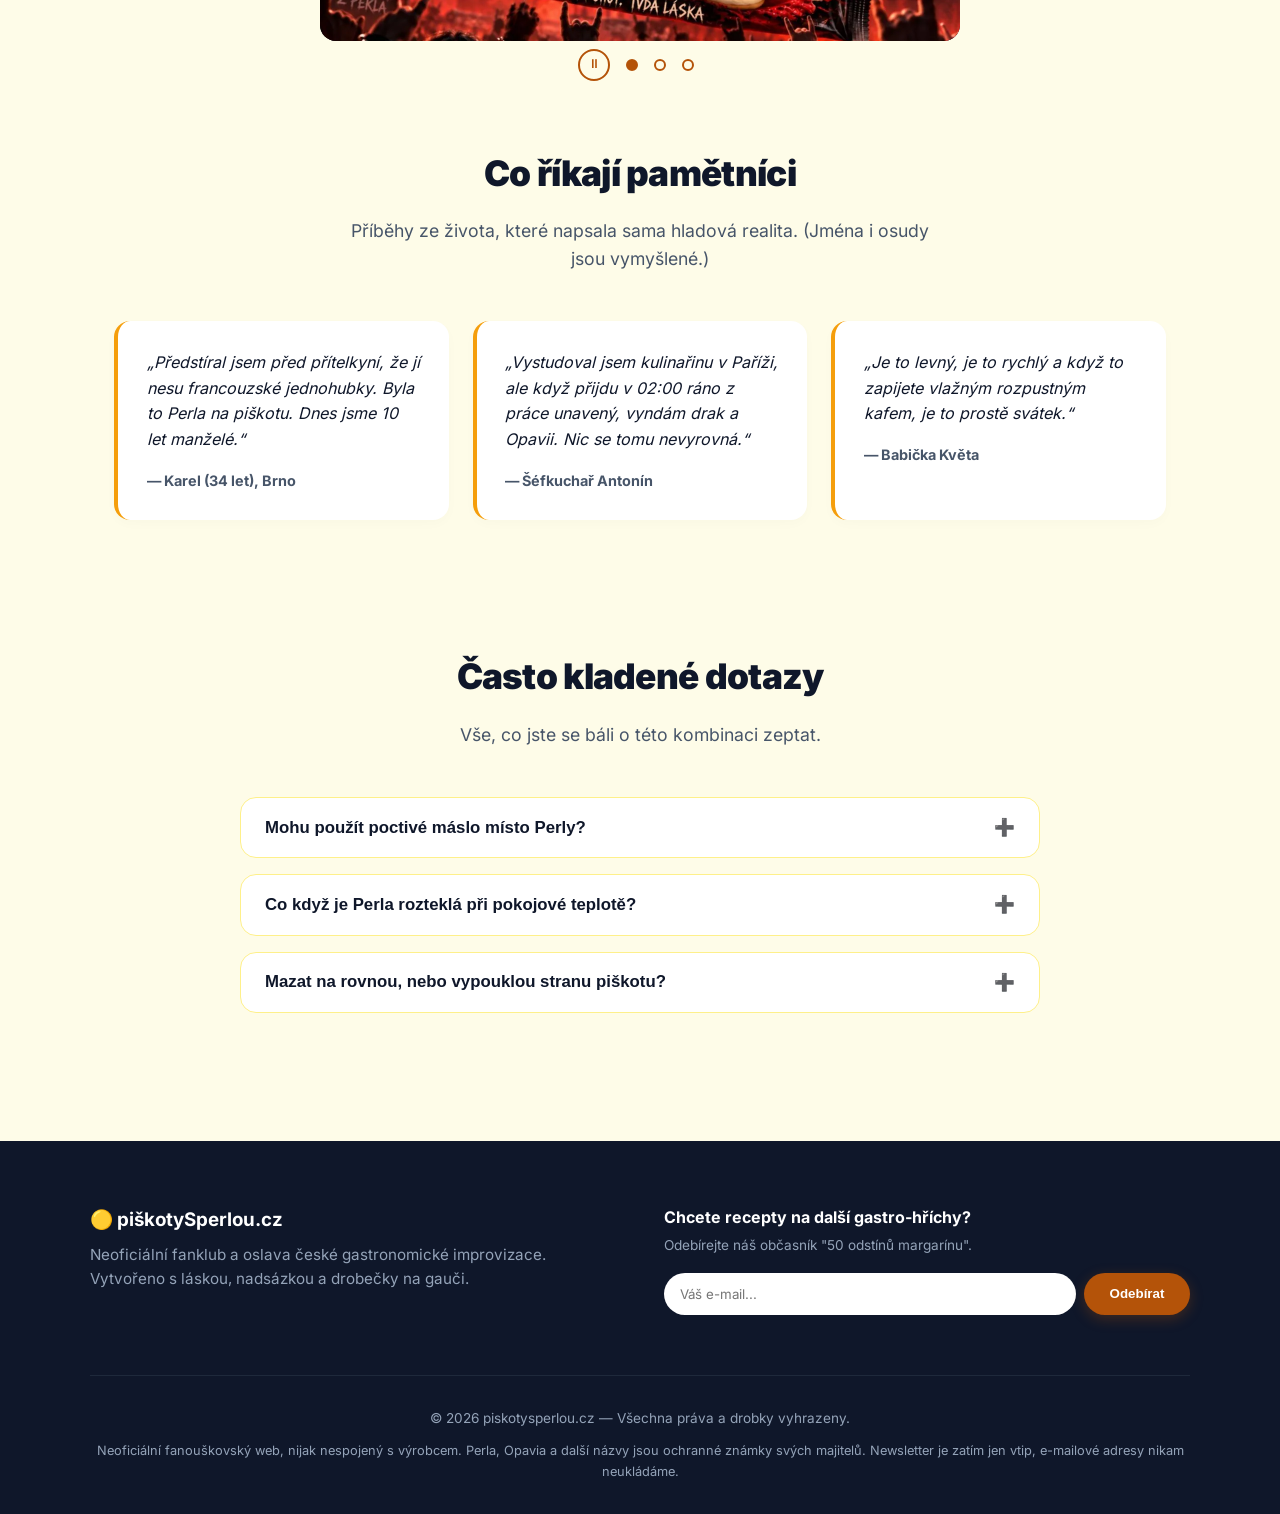
==== commit ea2fbd1f: "Add Recepty subpage with five questionable recipes - recepty.html: five satirical Perla + piškot rec" ====
--- a/index.html
+++ b/index.html
@@ -79,6 +79,7 @@
                     <li><a href="#vyhody">Výhody</a></li>
                     <li><a href="#konfigurator">Etiketa</a></li>
                     <li><a href="#faq">FAQ</a></li>
+                    <li><a href="recepty.html">Recepty</a></li>
                 </ul>
             </nav>
             <a href="#konfigurator" class="btn nav-cta">Vyzkoušet kombinaci</a>
--- a/css/style.css
+++ b/css/style.css
@@ -654,6 +654,143 @@
     background: var(--accent);
 }
 
+/* RECIPES PAGE */
+.nav-links a[aria-current="page"] {
+    color: var(--accent);
+}
+
+.recipes-hero {
+    text-align: center;
+    padding-top: 4rem;
+    padding-bottom: 2rem;
+}
+
+.recipes-hero h1 {
+    font-size: 3rem;
+    line-height: 1.1;
+    font-weight: 900;
+    letter-spacing: -0.03em;
+    margin-bottom: 1rem;
+}
+
+.recipes-hero p {
+    max-width: 640px;
+    margin: 0 auto 1.5rem auto;
+    font-size: 1.1rem;
+    color: var(--text-muted);
+}
+
+.recipe-toc {
+    list-style: none;
+    display: flex;
+    flex-wrap: wrap;
+    justify-content: center;
+    gap: 0.5rem;
+}
+
+.recipe-toc a {
+    display: inline-block;
+    padding: 0.4rem 1rem;
+    border-radius: 99px;
+    border: 2px solid var(--border-color);
+    background: var(--bg-card);
+    color: var(--text-dark);
+    font-weight: 600;
+    font-size: 0.9rem;
+    text-decoration: none;
+    transition: border-color 0.2s, background 0.2s;
+}
+
+.recipe-toc a:hover {
+    border-color: var(--accent);
+    background: var(--btn-secondary-hover-bg);
+}
+
+.recipes {
+    display: flex;
+    flex-direction: column;
+    gap: 2rem;
+}
+
+.recipe-card {
+    display: grid;
+    grid-template-columns: 1fr 1fr;
+    gap: 2rem;
+    align-items: start;
+    background: var(--bg-card);
+    border: 1px solid var(--border-color);
+    border-radius: var(--radius);
+    padding: 1.5rem;
+    box-shadow: 0 4px 12px rgba(0,0,0,0.02);
+}
+
+.recipe-card:nth-child(even) .recipe-art {
+    order: 2;
+}
+
+.recipe-art {
+    width: 100%;
+    height: auto;
+    border-radius: var(--radius);
+    position: sticky;
+    top: 5.5rem;
+}
+
+.recipe-body h2 {
+    font-size: 1.8rem;
+    font-weight: 900;
+    letter-spacing: -0.02em;
+    margin-bottom: 0.75rem;
+}
+
+.recipe-body h3 {
+    font-size: 1rem;
+    text-transform: uppercase;
+    letter-spacing: 0.05em;
+    color: var(--heading-brown);
+    margin: 1.25rem 0 0.5rem 0;
+}
+
+.recipe-body ul,
+.recipe-body ol {
+    padding-left: 1.4rem;
+    color: var(--text-muted);
+}
+
+.recipe-body li + li {
+    margin-top: 0.3rem;
+}
+
+.recipe-meta {
+    display: flex;
+    flex-wrap: wrap;
+    gap: 0.5rem 1rem;
+    align-items: center;
+    font-size: 0.9rem;
+    color: var(--text-muted);
+}
+
+.recipe-badge {
+    background: var(--border-color);
+    color: var(--badge-text);
+    font-weight: 700;
+    padding: 0.2rem 0.8rem;
+    border-radius: 99px;
+}
+
+.recipe-tip {
+    margin-top: 1.25rem;
+    padding: 0.8rem 1rem;
+    border-left: 4px solid var(--primary);
+    background: var(--hero-visual-bg);
+    border-radius: 0 var(--radius) var(--radius) 0;
+    font-size: 0.95rem;
+}
+
+.recipes-cta {
+    text-align: center;
+}
+
 /* FOOTER */
 footer {
     background: var(--footer-bg);
@@ -770,6 +907,23 @@
     .footer-content {
         grid-template-columns: 1fr;
     }
+
+    .recipes-hero h1 {
+        font-size: 2.2rem;
+    }
+
+    .recipe-card {
+        grid-template-columns: 1fr;
+        gap: 1rem;
+    }
+
+    .recipe-card:nth-child(even) .recipe-art {
+        order: 0;
+    }
+
+    .recipe-art {
+        position: static;
+    }
 }
 
 @media (prefers-reduced-motion: reduce) {
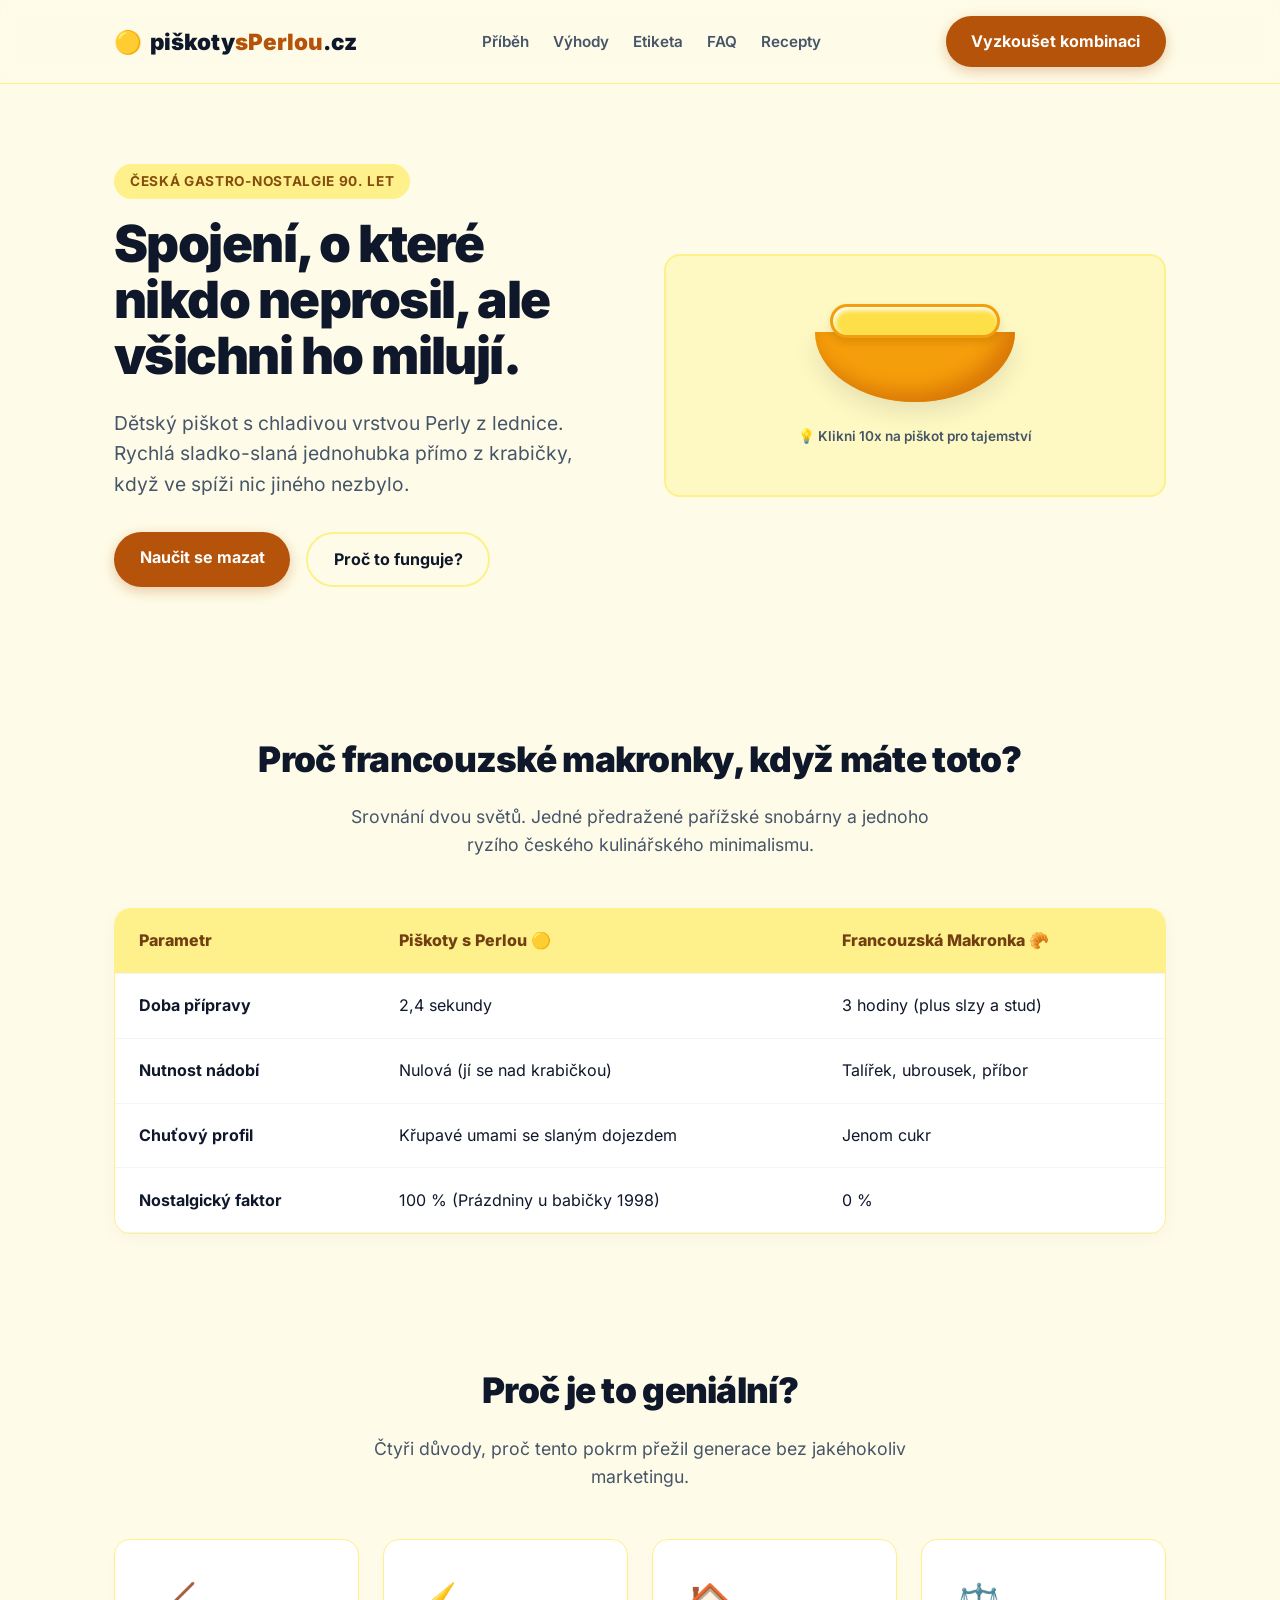
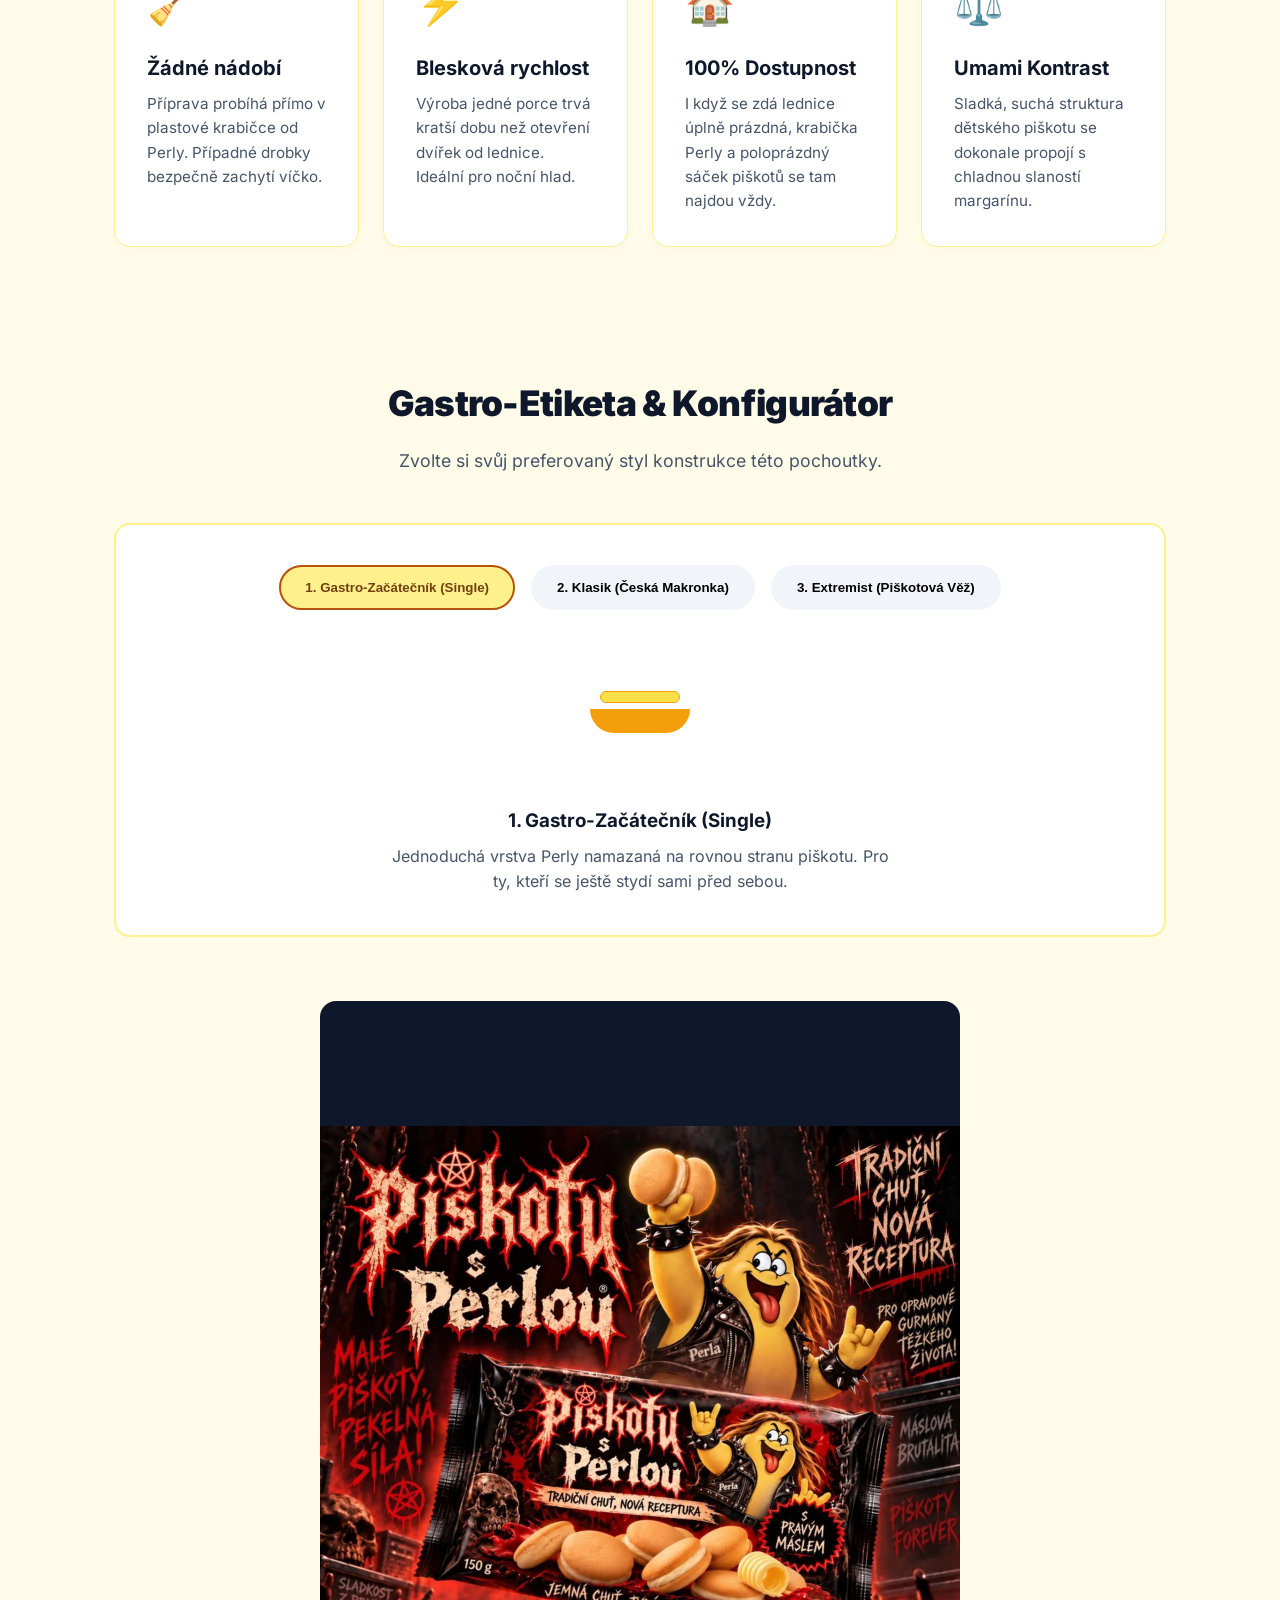
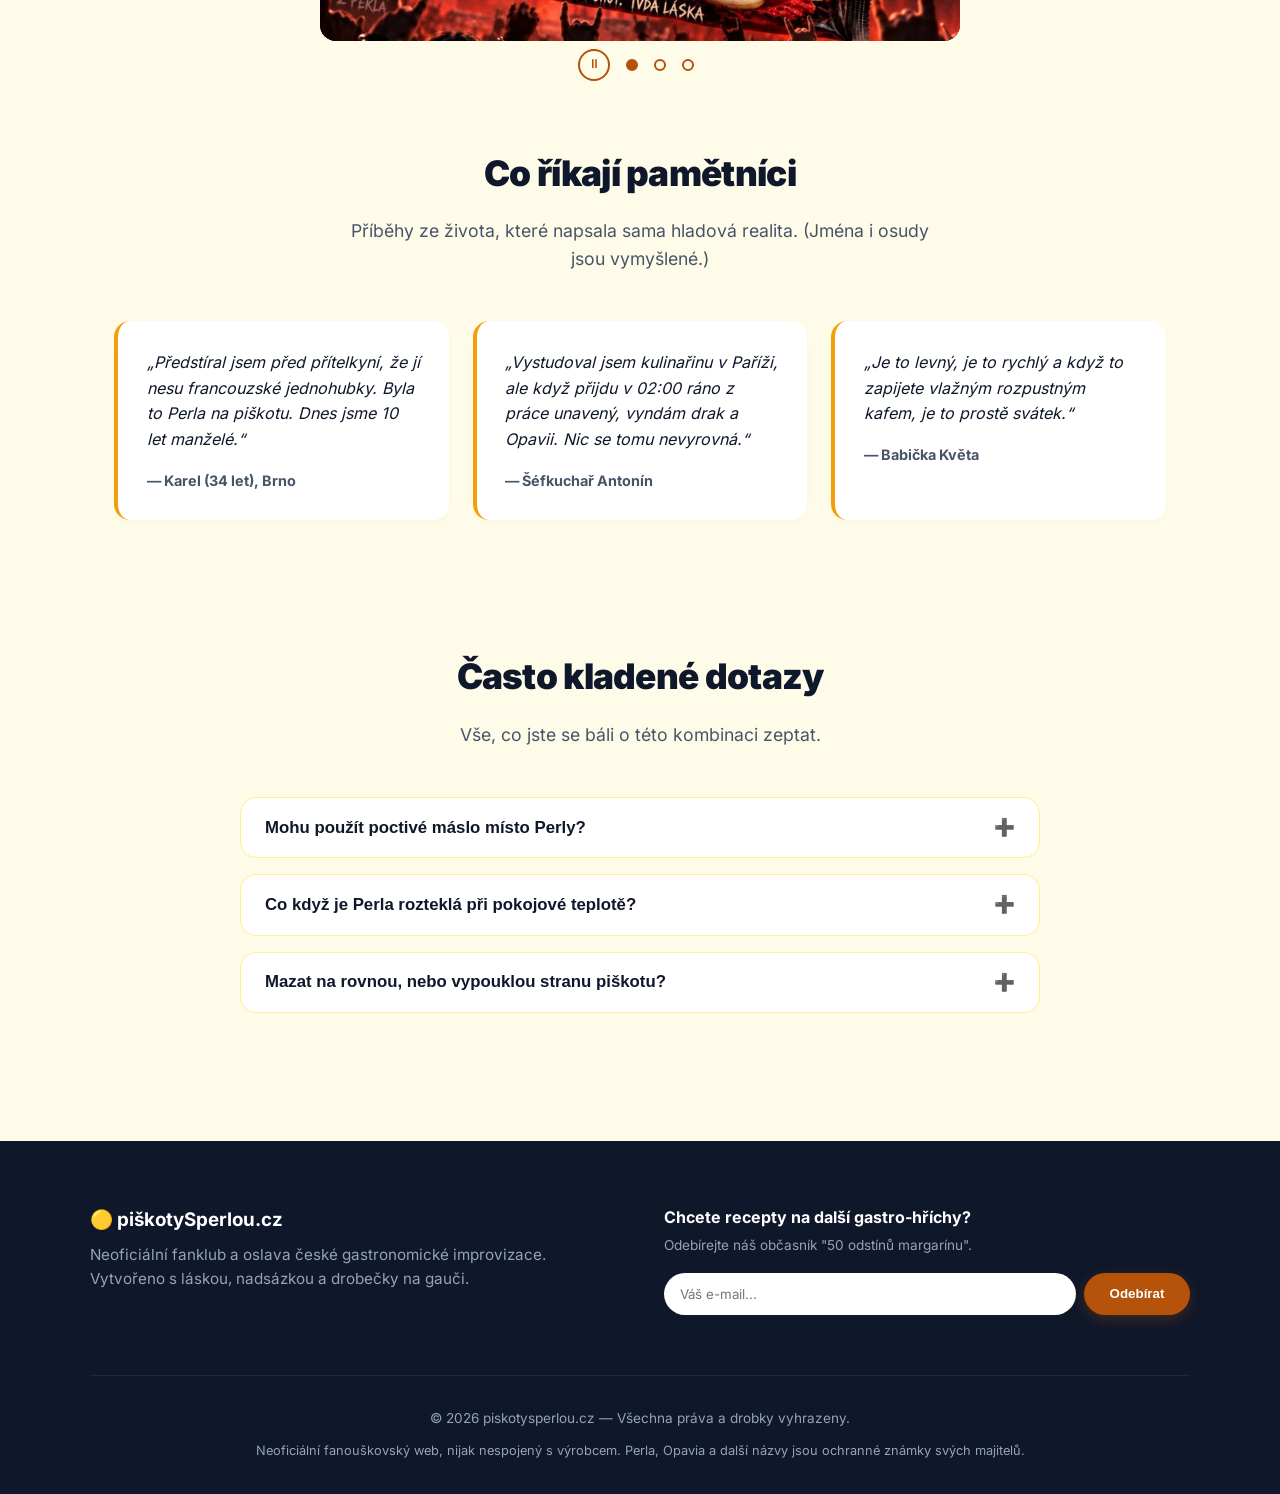
==== commit 25ee5803: "Drop 'just a joke' newsletter disclaimers Co-Authored-By: Claude Sonnet 5.5 <noreply@anthropic.com>" ====
--- a/index.html
+++ b/index.html
@@ -312,7 +312,7 @@
         </div>
         <div class="copyright">
             <p>&copy; <span id="year">2026</span> piskotysperlou.cz — Všechna práva a drobky vyhrazeny.</p>
-            <p class="disclaimer">Neoficiální fanouškovský web, nijak nespojený s výrobcem. Perla, Opavia a další názvy jsou ochranné známky svých majitelů. Newsletter je zatím jen vtip, e-mailové adresy nikam neukládáme.</p>
+            <p class="disclaimer">Neoficiální fanouškovský web, nijak nespojený s výrobcem. Perla, Opavia a další názvy jsou ochranné známky svých majitelů.</p>
         </div>
     </footer>
 
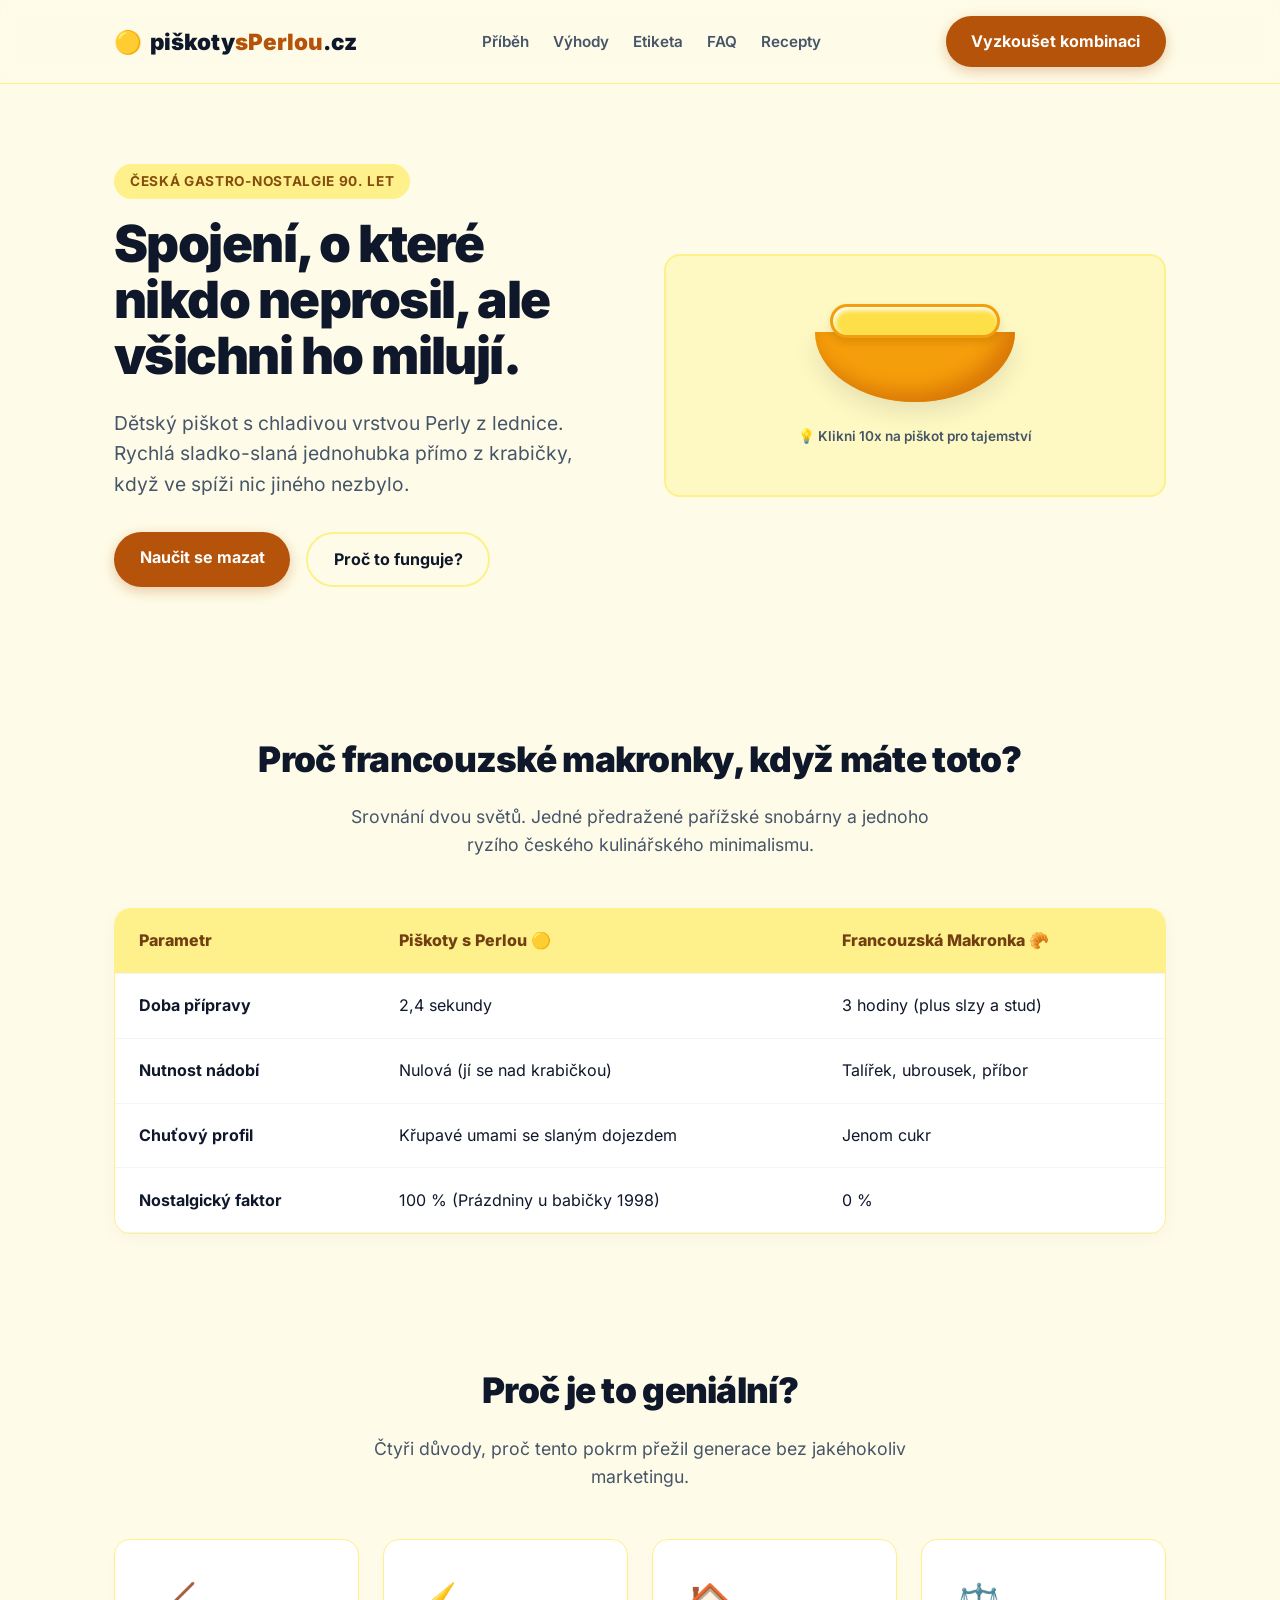
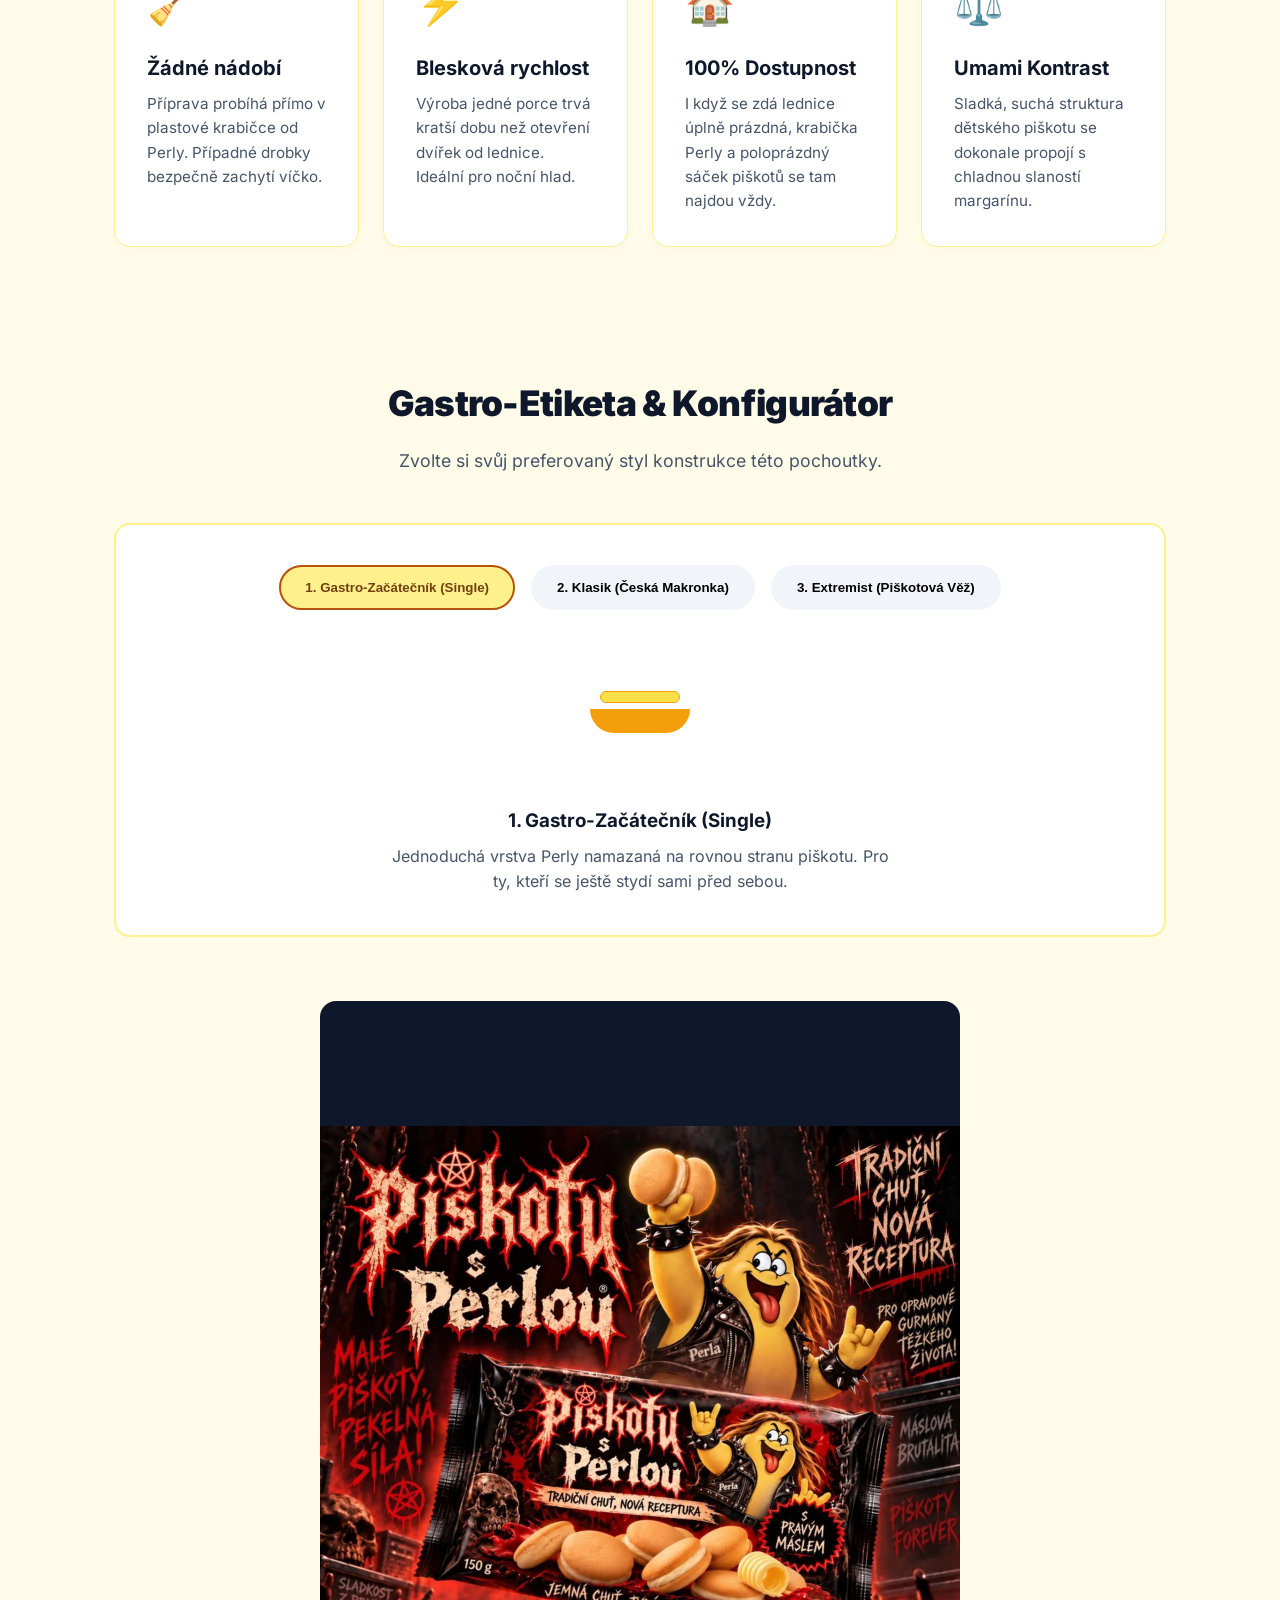
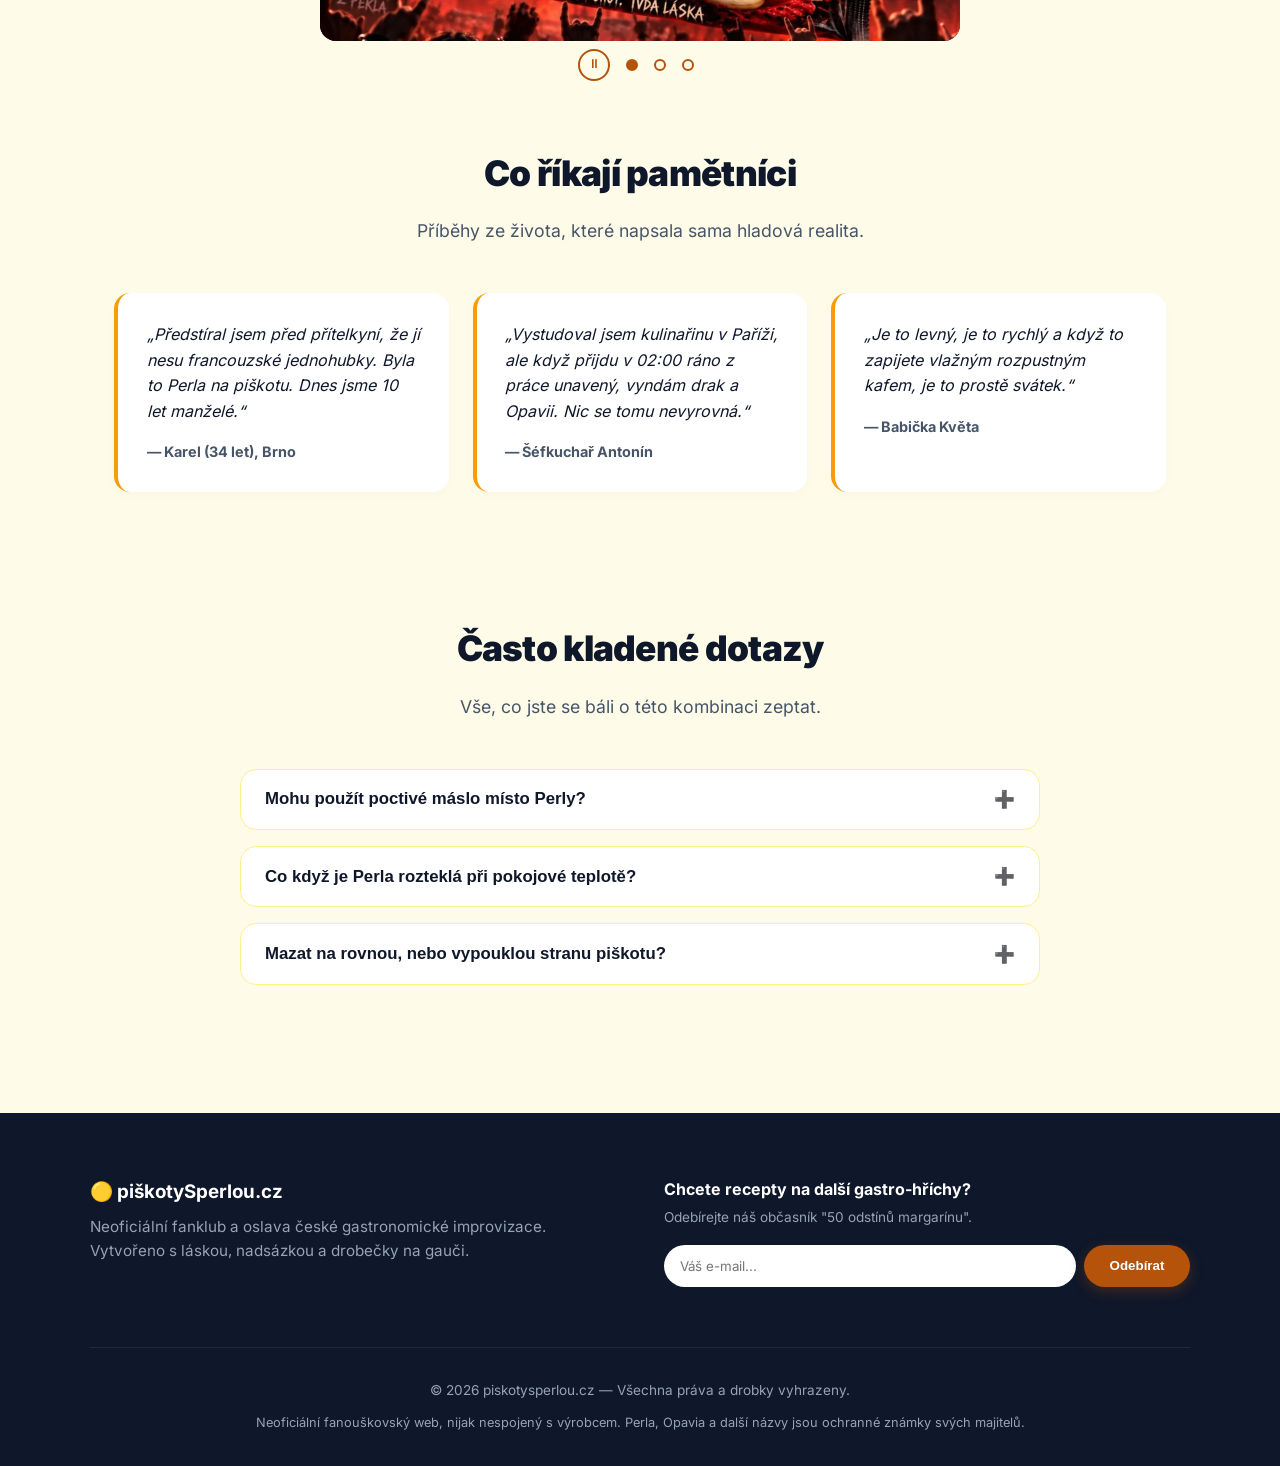
==== commit 7467ada9: "Remove fictional-testimonials note Co-Authored-By: Claude Sonnet 5.5 <noreply@anthropic.com>" ====
--- a/index.html
+++ b/index.html
@@ -230,7 +230,7 @@
     <!-- TESTIMONIALS -->
     <section id="pametnici" aria-labelledby="pametnici-title">
         <h2 class="section-title" id="pametnici-title">Co říkají pamětníci</h2>
-        <p class="section-subtitle">Příběhy ze života, které napsala sama hladová realita. (Jména i osudy jsou vymyšlené.)</p>
+        <p class="section-subtitle">Příběhy ze života, které napsala sama hladová realita.</p>
 
         <div class="testimonials-grid">
             <figure class="testimonial-card">
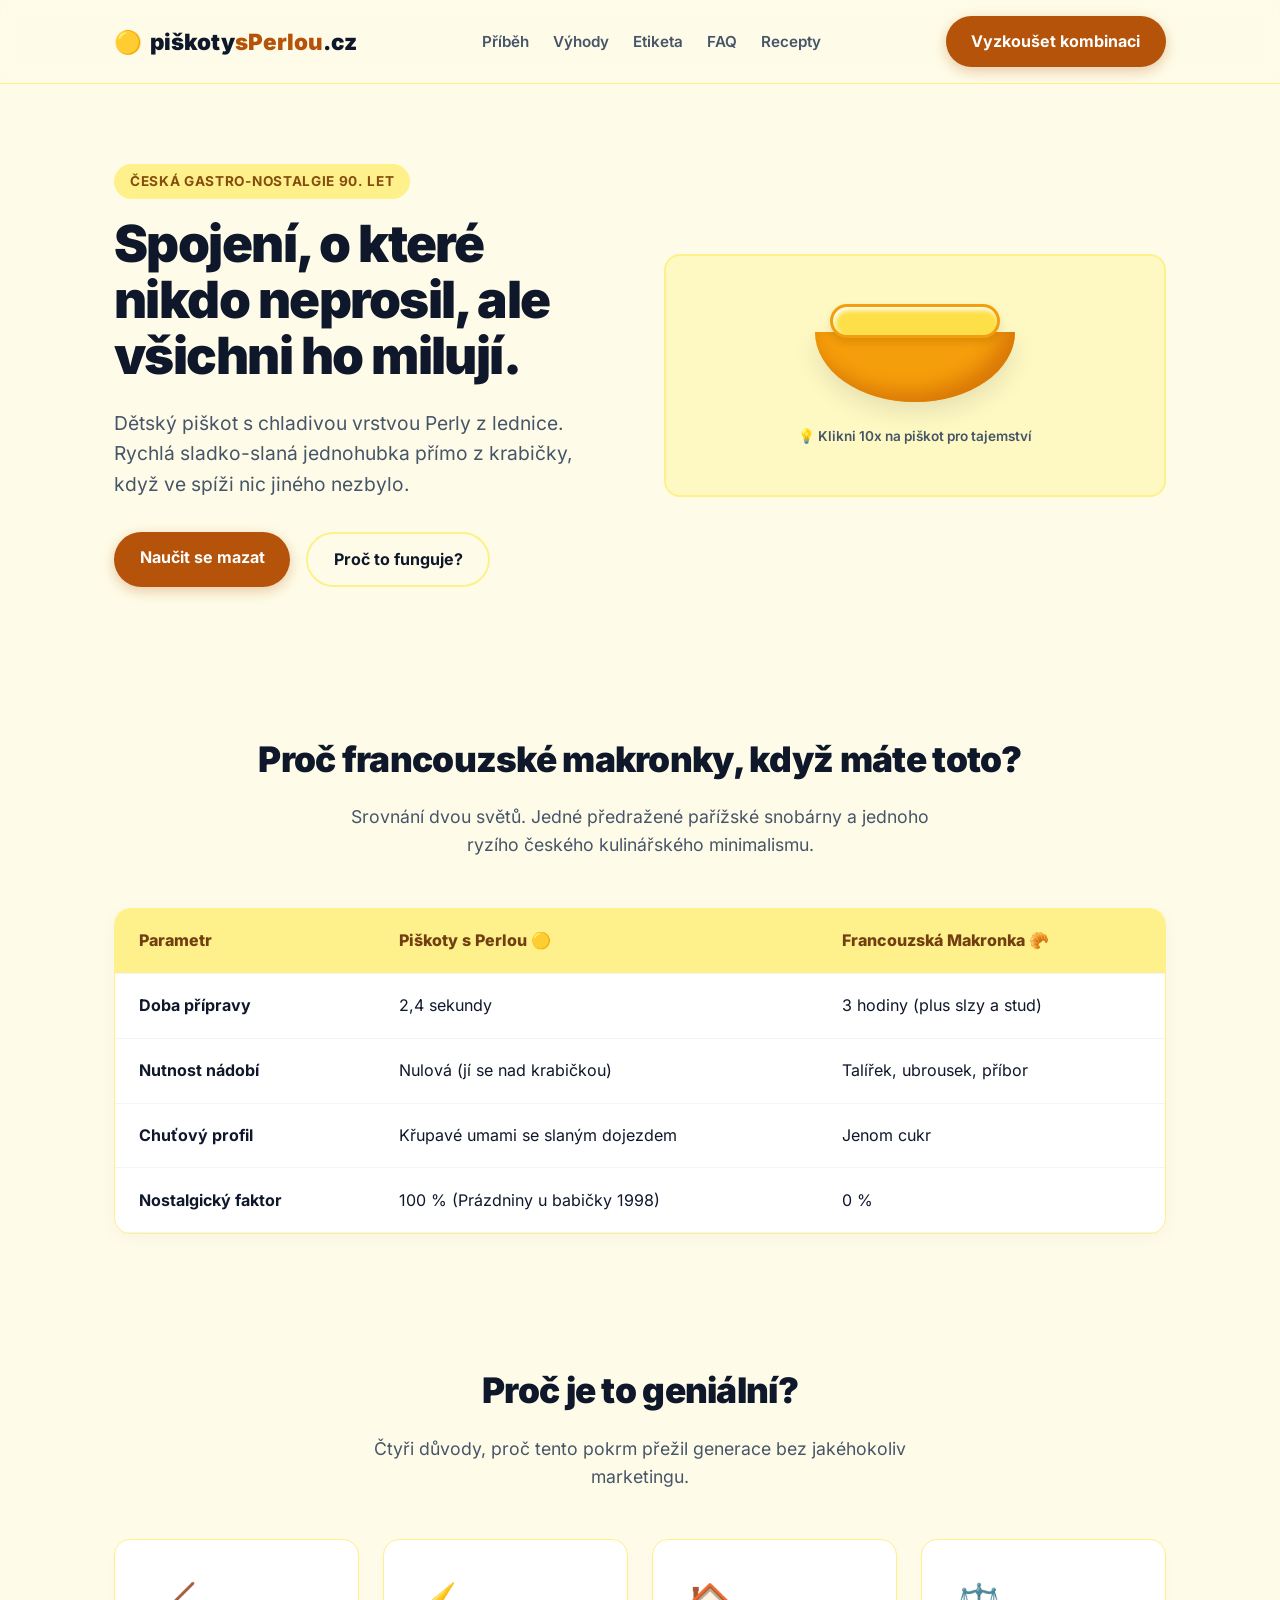
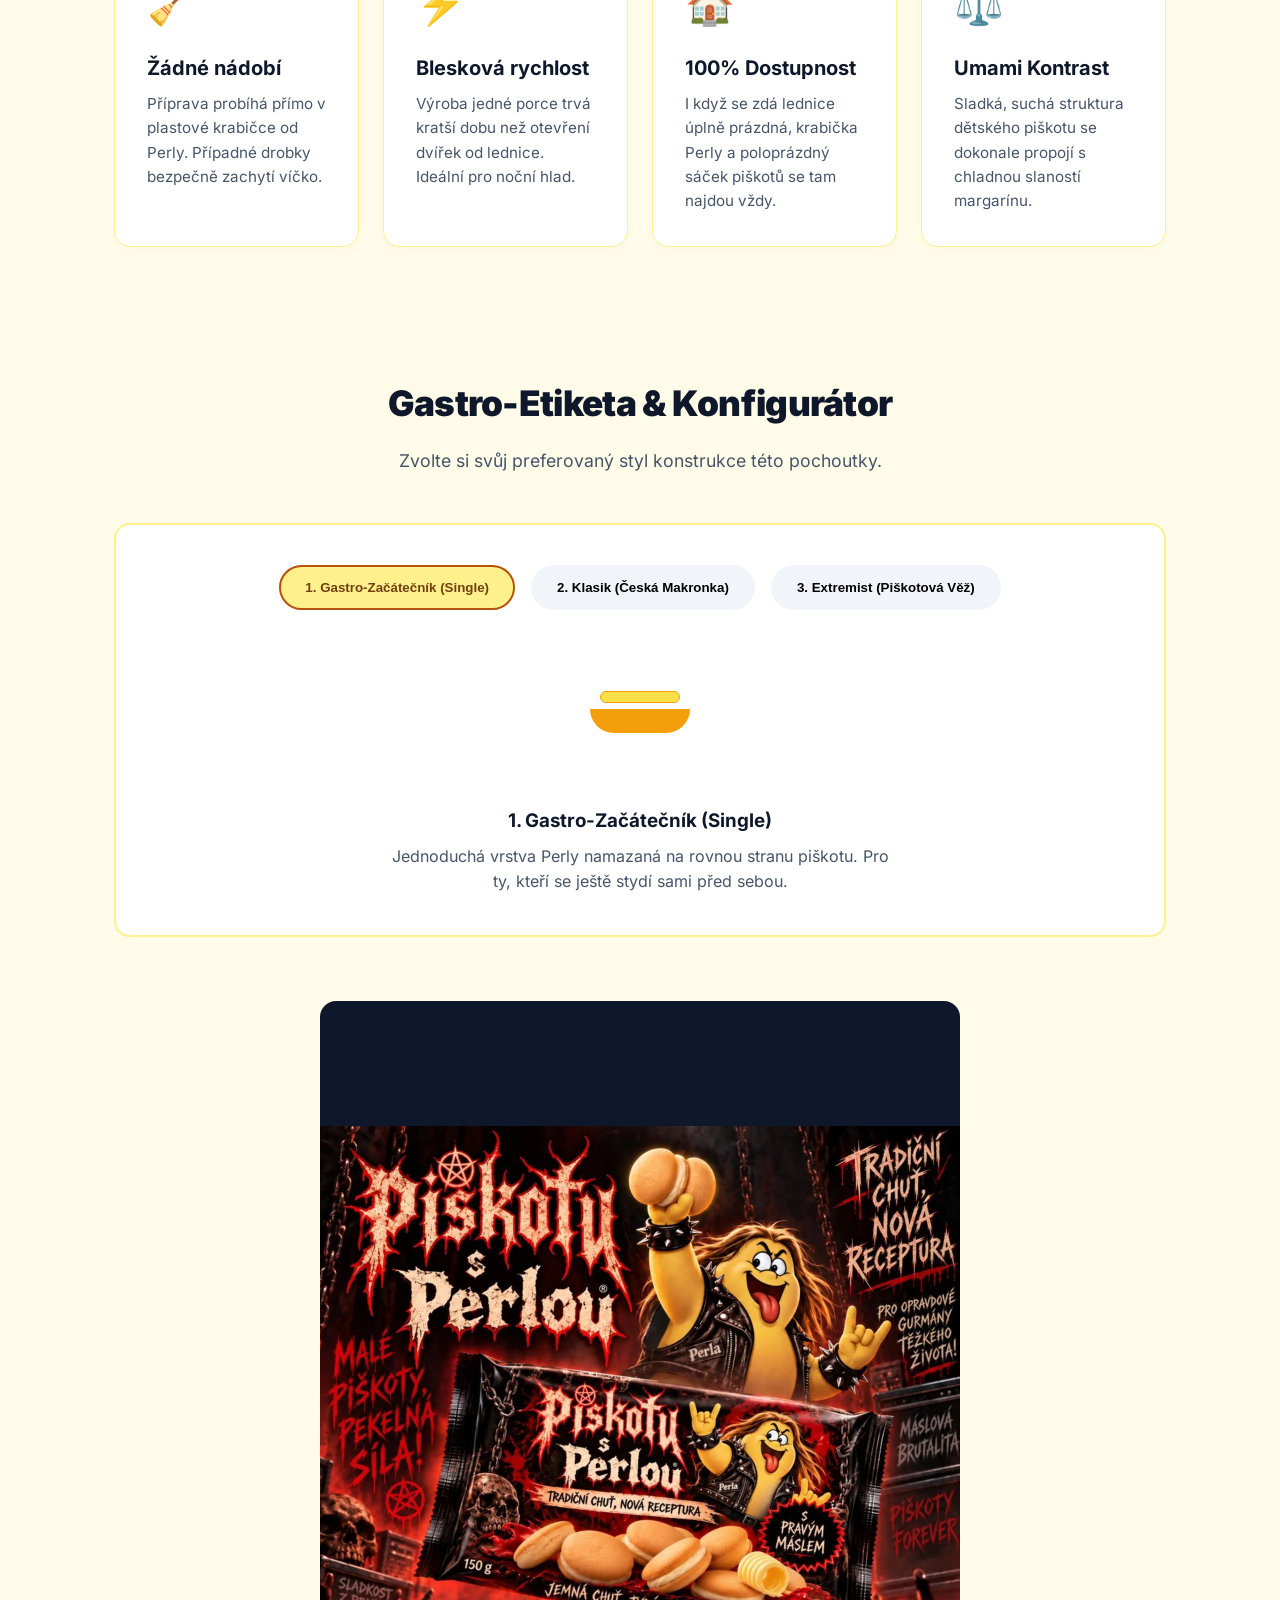
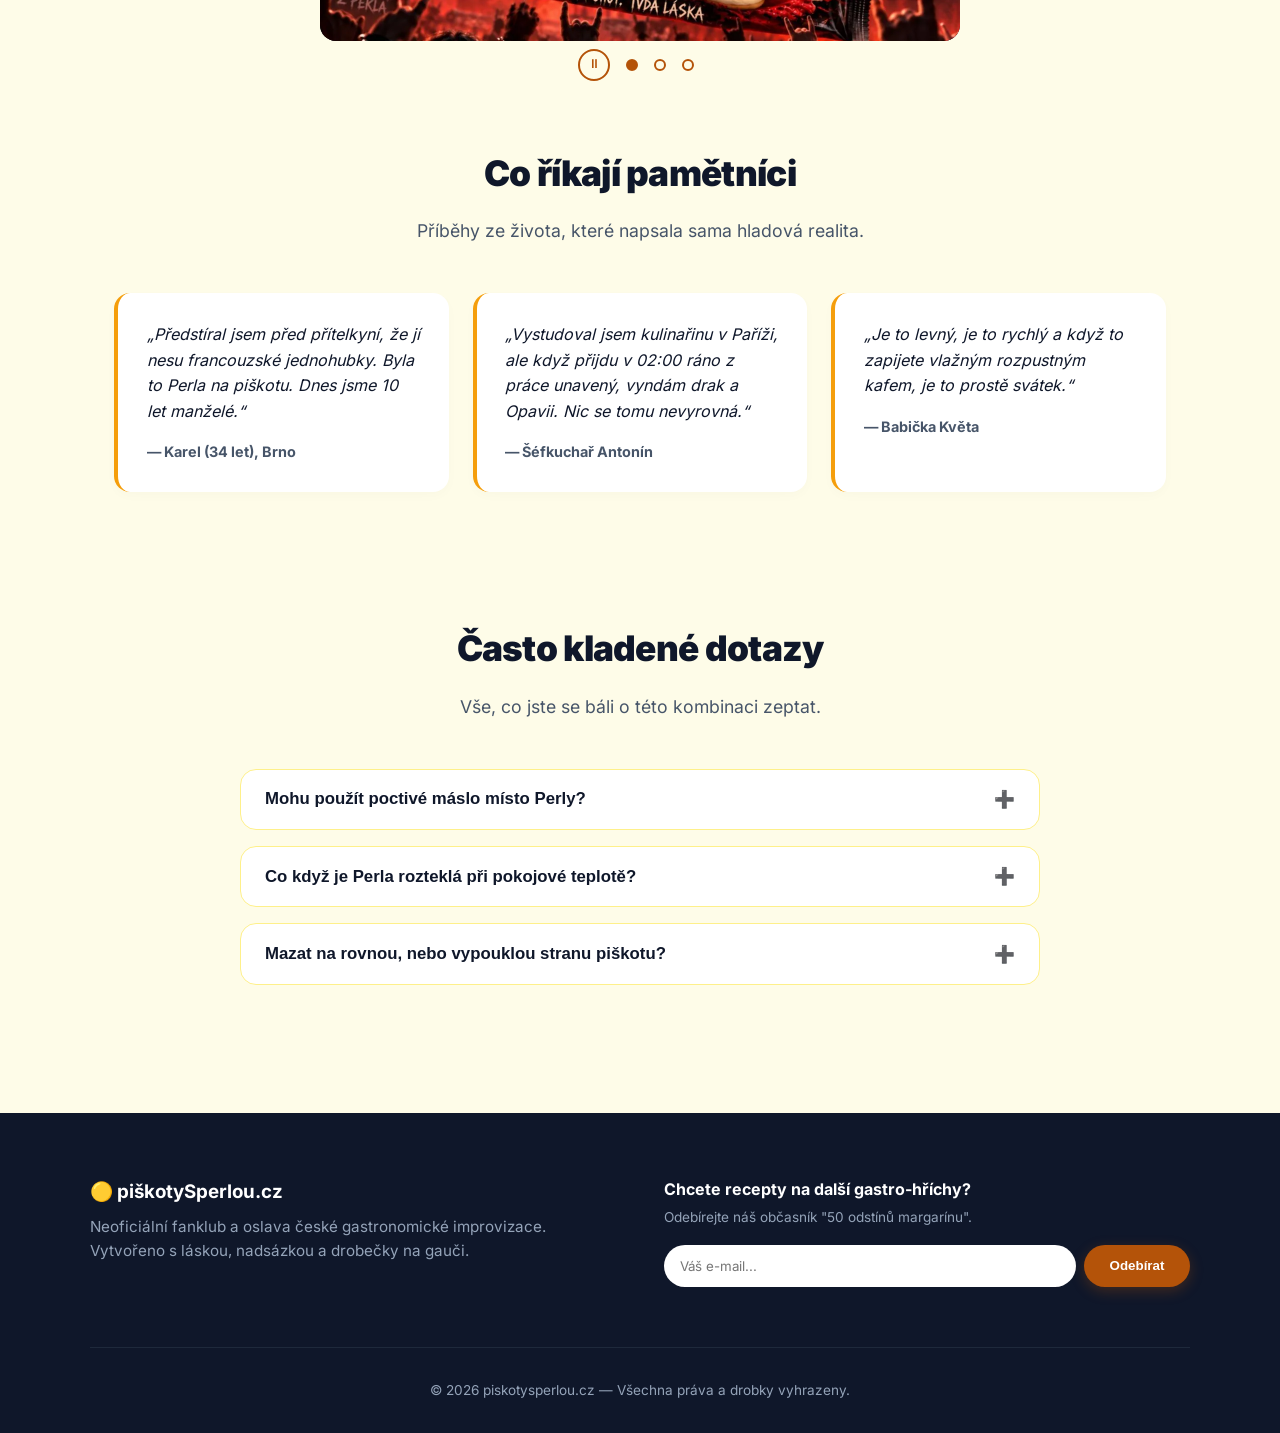
==== commit 55ff9497: "Remove trademark disclaimer from footer Co-Authored-By: Claude Sonnet 5.5 <noreply@anthropic.com>" ====
--- a/index.html
+++ b/index.html
@@ -312,7 +312,6 @@
         </div>
         <div class="copyright">
             <p>&copy; <span id="year">2026</span> piskotysperlou.cz — Všechna práva a drobky vyhrazeny.</p>
-            <p class="disclaimer">Neoficiální fanouškovský web, nijak nespojený s výrobcem. Perla, Opavia a další názvy jsou ochranné známky svých majitelů.</p>
         </div>
     </footer>
 
--- a/css/style.css
+++ b/css/style.css
@@ -850,11 +850,6 @@
     margin: 0 auto;
 }
 
-.copyright .disclaimer {
-    margin-top: 0.75rem;
-    font-size: 0.8rem;
-}
-
 /* RESPONSIVE */
 @media (max-width: 1024px) {
     .hero h1 {
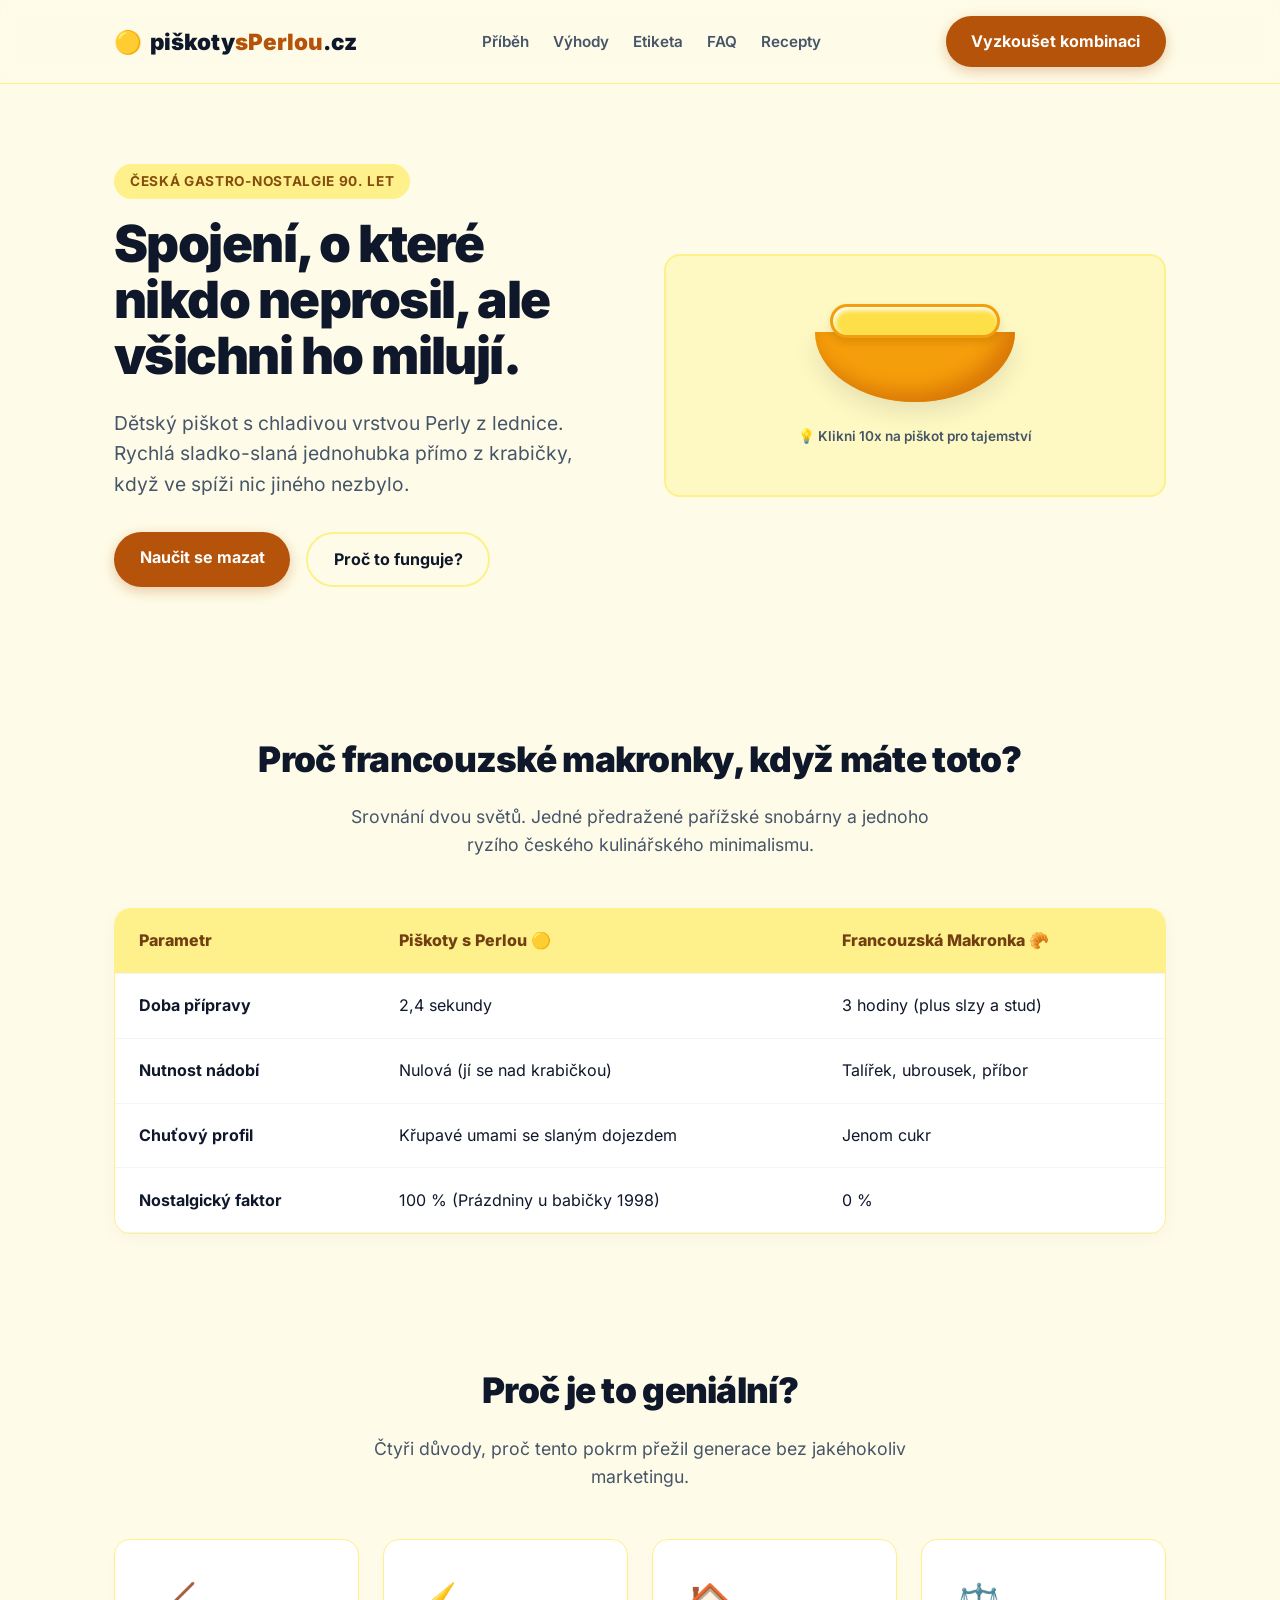
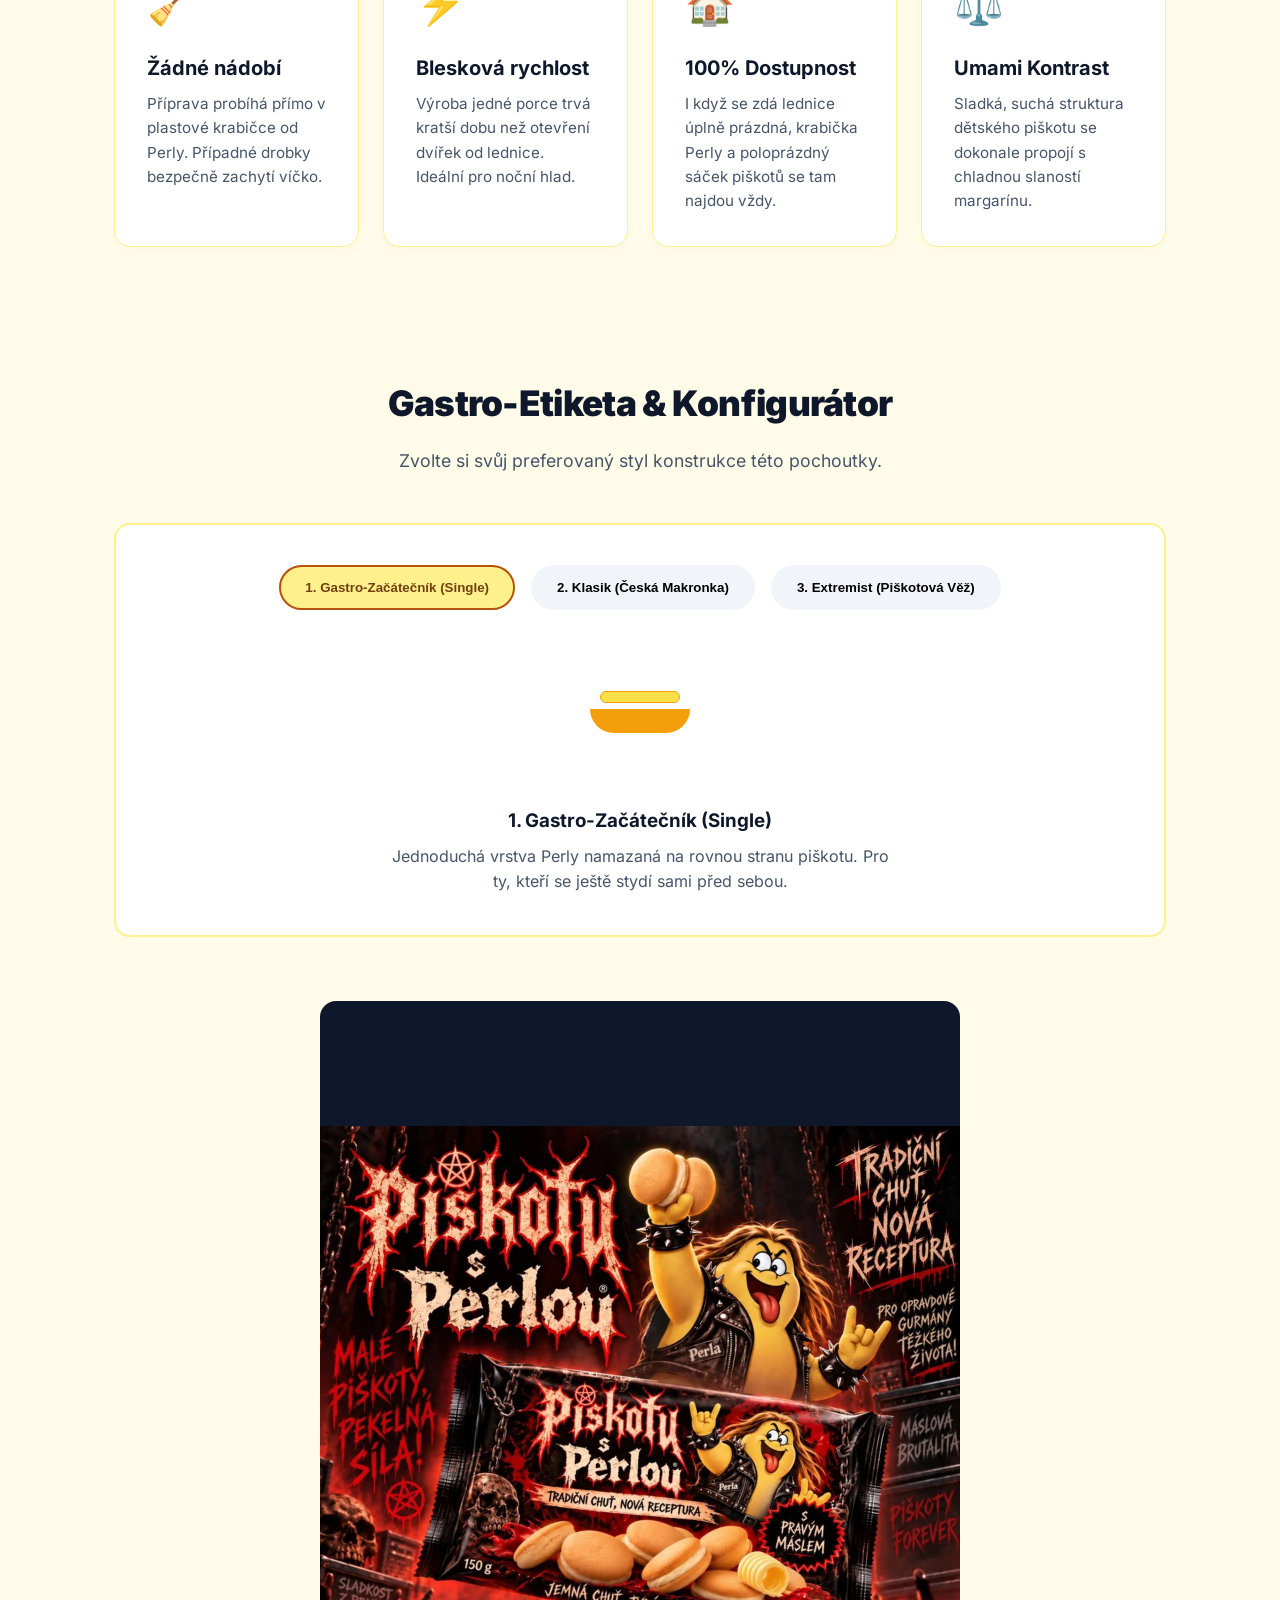
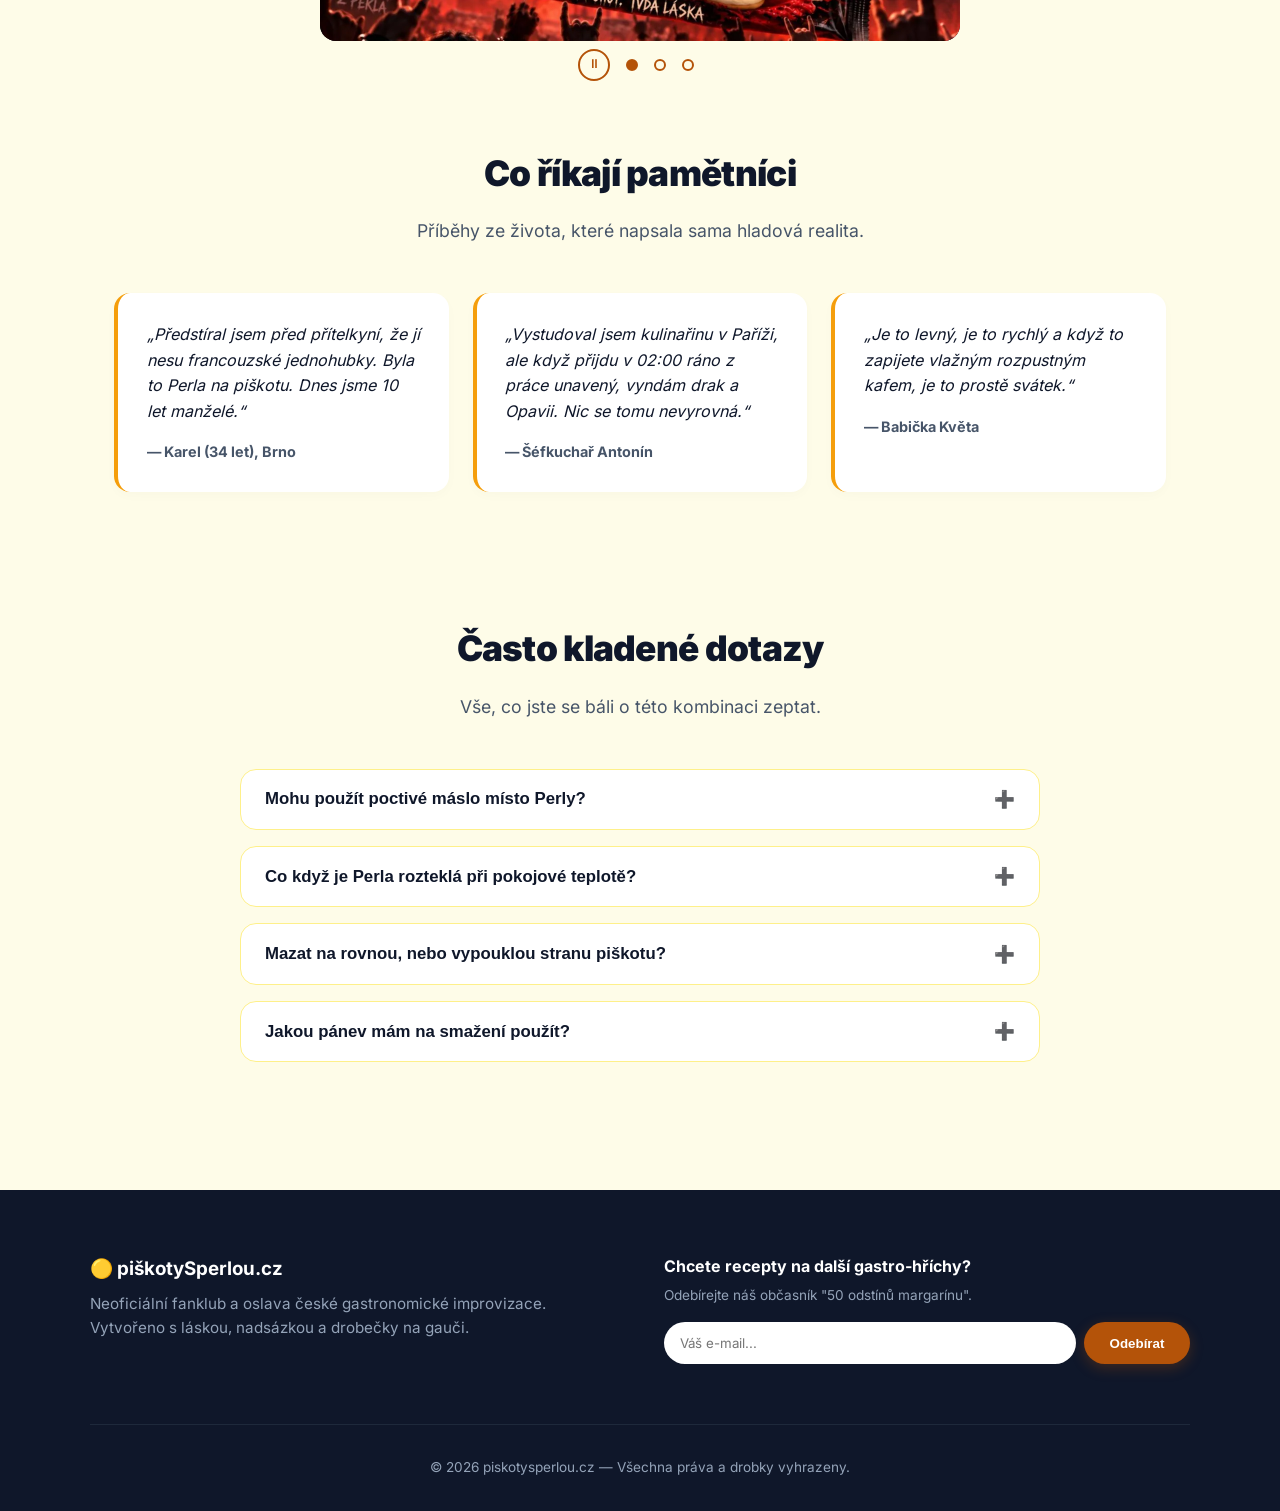
==== commit 325ab377: "Add mrtvá pánev: FAQ entry and fried-piškot recipe tip Co-Authored-By: Claude Sonnet 5.5 <noreply@an" ====
--- a/index.html
+++ b/index.html
@@ -54,6 +54,14 @@
                     "@type": "Answer",
                     "text": "Výhradně na rovnou (spodní) stranu! Vypouklá strana slouží jako ergonomická úchopová plocha pro palec a ukazováček."
                 }
+            },
+            {
+                "@type": "Question",
+                "name": "Jakou pánev mám na smažení použít?",
+                "acceptedAnswer": {
+                    "@type": "Answer",
+                    "text": "Výhradně mrtvou. Živá by se ozvala."
+                }
             }
         ]
     }
@@ -287,6 +295,15 @@
                     Výhradně na rovnou (spodní) stranu! Vypouklá strana slouží jako ergonomická úchopová plocha pro palec a ukazováček.
                 </div>
             </div>
+            <div class="faq-item">
+                <button type="button" class="faq-question" id="faq-q4" aria-controls="faq-a4">
+                    Jakou pánev mám na smažení použít?
+                    <span aria-hidden="true">➕</span>
+                </button>
+                <div class="faq-answer" id="faq-a4" role="region" aria-labelledby="faq-q4">
+                    Výhradně mrtvou. Živá by se ozvala.
+                </div>
+            </div>
         </div>
     </section>
     </main>
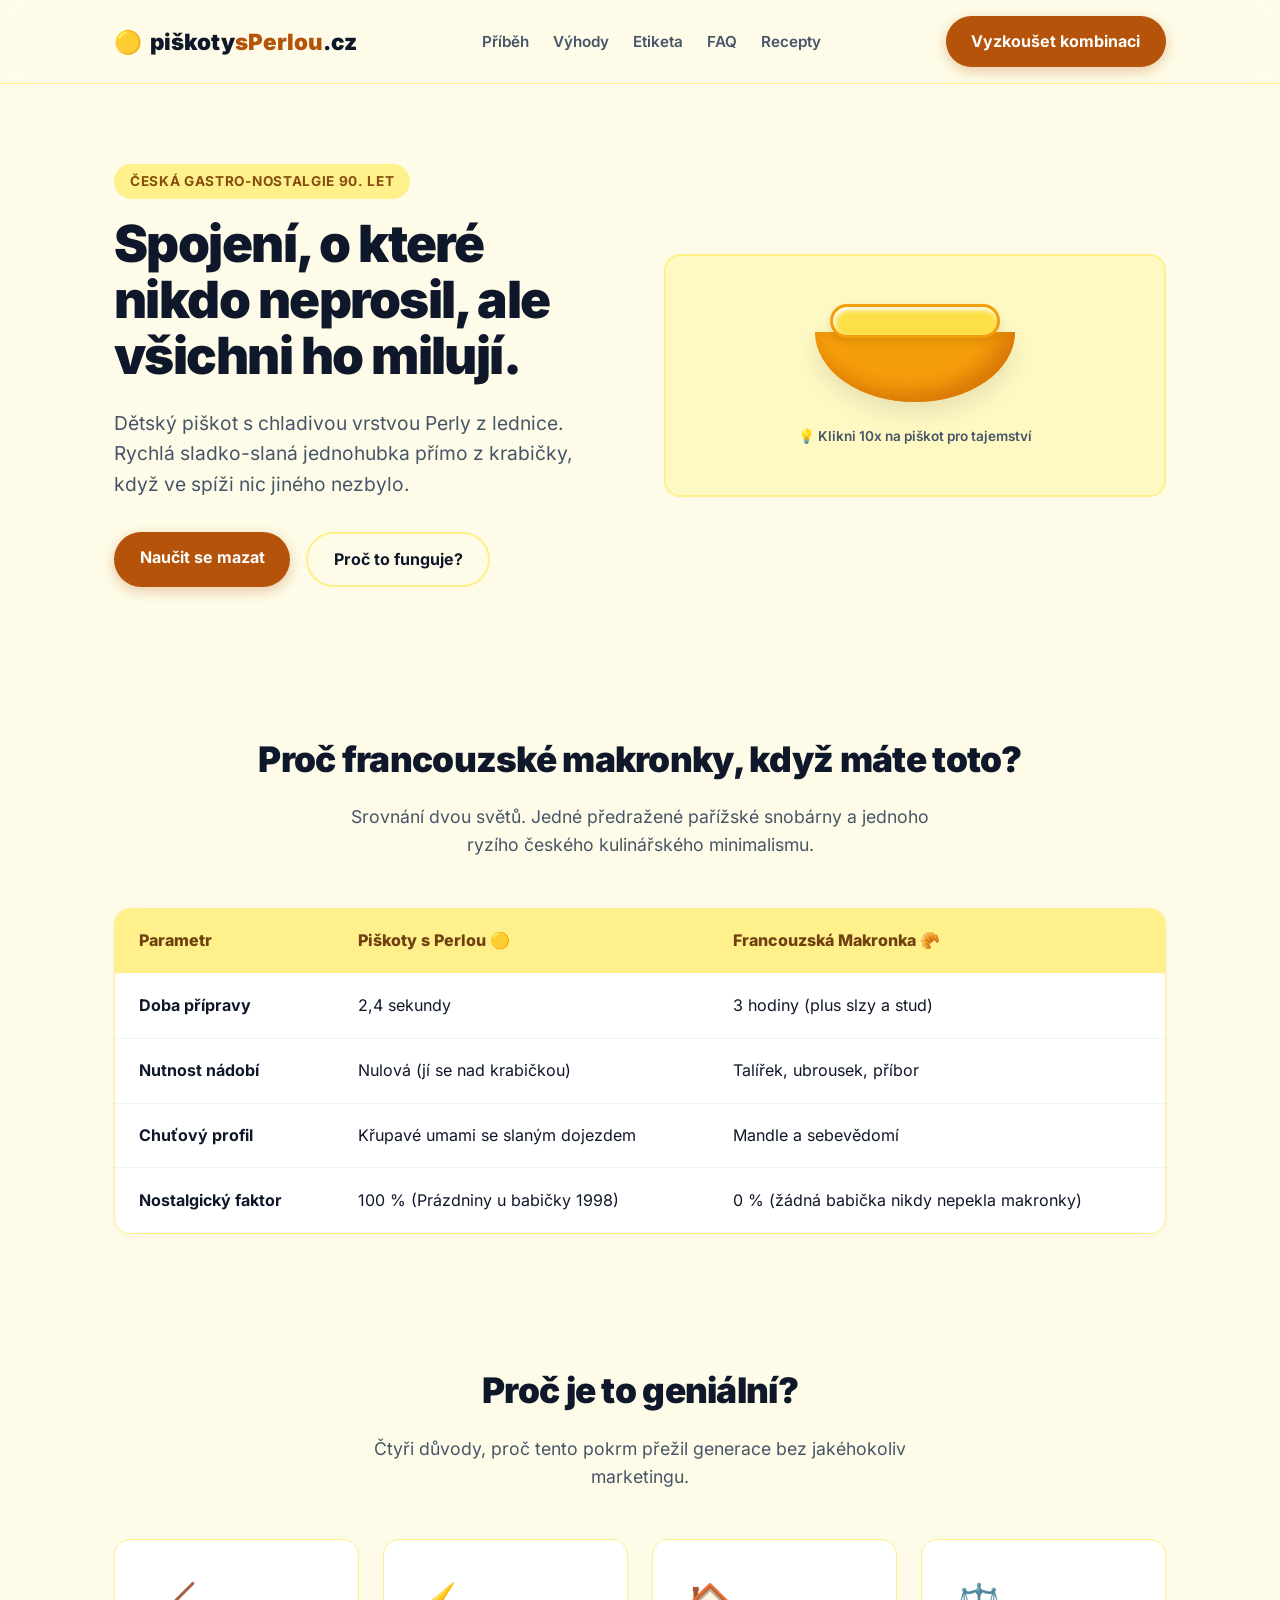
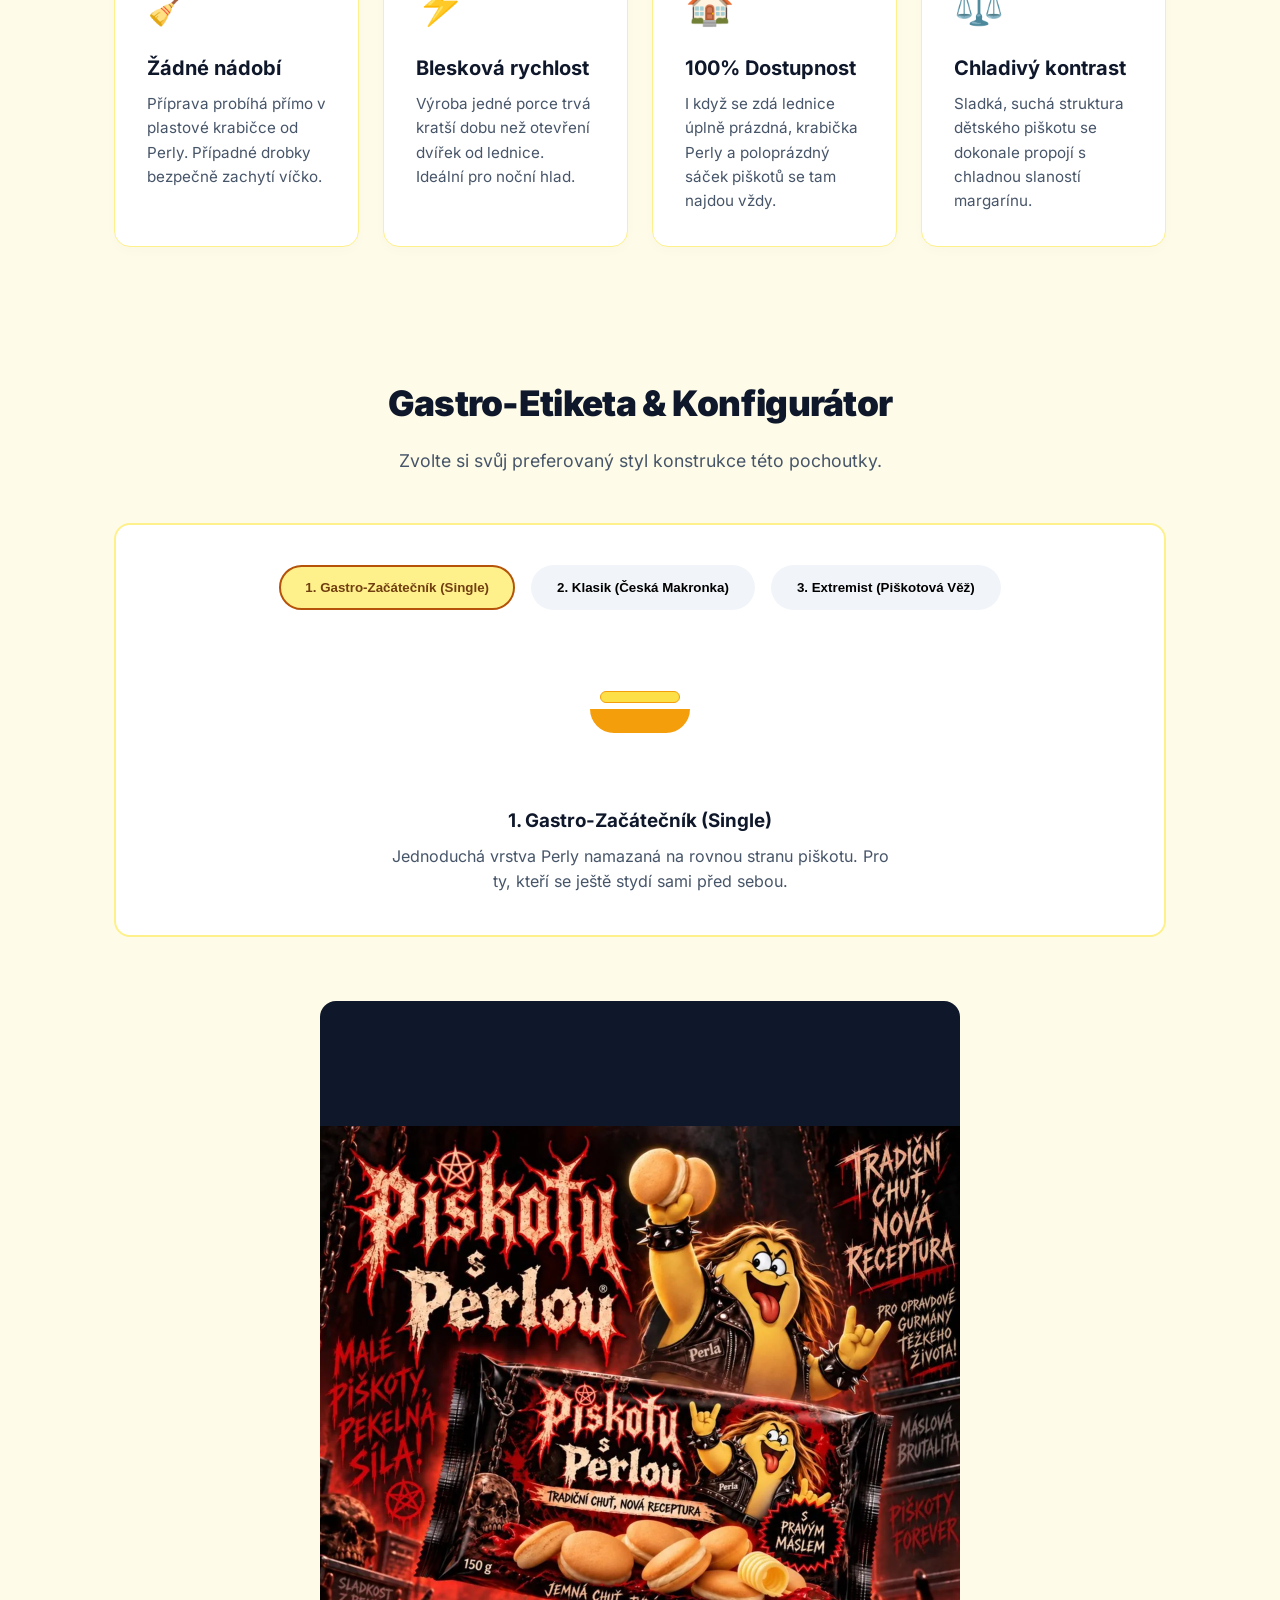
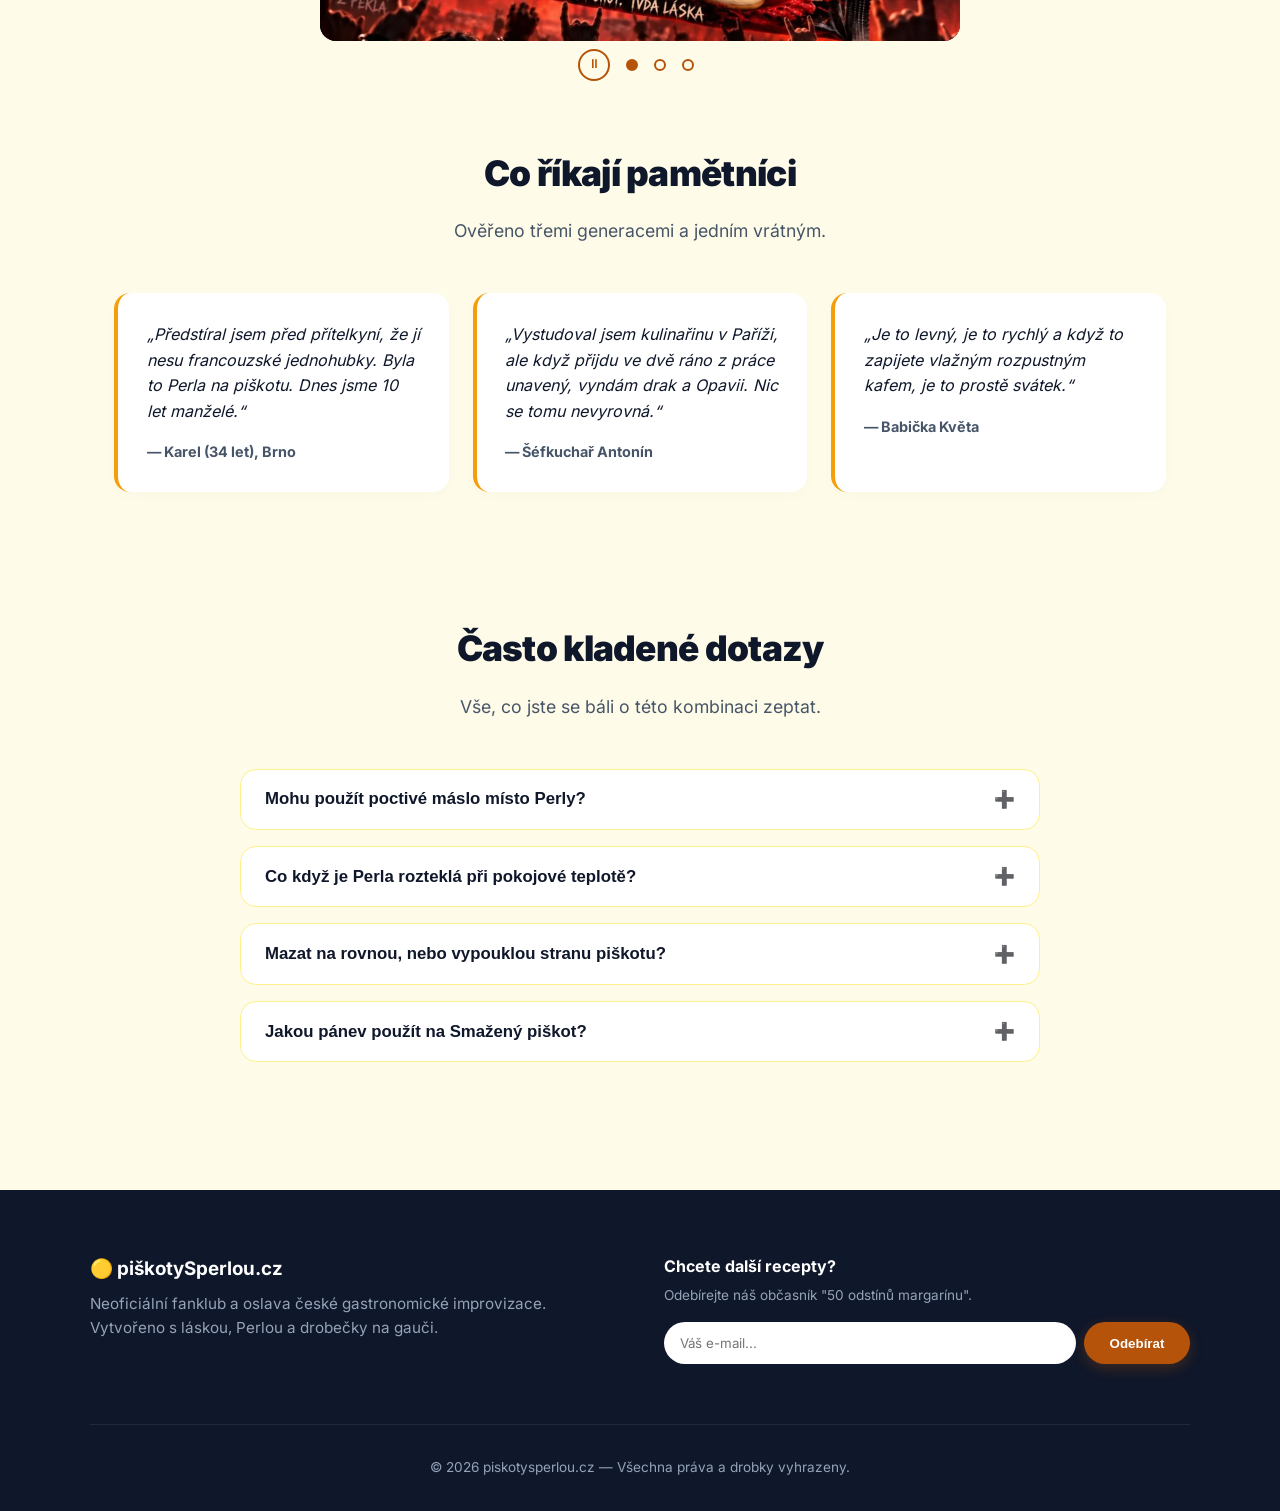
==== commit 56d6a50f: "Content pass: eight recipes, tighter voice, leftovers removed - Recepty: 8 recipes ordered by Granko" ====
--- a/index.html
+++ b/index.html
@@ -57,7 +57,7 @@
             },
             {
                 "@type": "Question",
-                "name": "Jakou pánev mám na smažení použít?",
+                "name": "Jakou pánev použít na Smažený piškot?",
                 "acceptedAnswer": {
                     "@type": "Answer",
                     "text": "Výhradně mrtvou. Živá by se ozvala."
@@ -142,12 +142,12 @@
                     <tr>
                         <th scope="row">Chuťový profil</th>
                         <td>Křupavé umami se slaným dojezdem</td>
-                        <td>Jenom cukr</td>
+                        <td>Mandle a sebevědomí</td>
                     </tr>
                     <tr>
                         <th scope="row">Nostalgický faktor</th>
                         <td>100 % (Prázdniny u babičky 1998)</td>
-                        <td>0 %</td>
+                        <td>0 % (žádná babička nikdy nepekla makronky)</td>
                     </tr>
                 </tbody>
             </table>
@@ -177,7 +177,7 @@
             </div>
             <div class="card">
                 <div class="card-icon" aria-hidden="true">⚖️</div>
-                <h3>Umami Kontrast</h3>
+                <h3>Chladivý kontrast</h3>
                 <p>Sladká, suchá struktura dětského piškotu se dokonale propojí s chladnou slaností margarínu.</p>
             </div>
         </div>
@@ -238,7 +238,7 @@
     <!-- TESTIMONIALS -->
     <section id="pametnici" aria-labelledby="pametnici-title">
         <h2 class="section-title" id="pametnici-title">Co říkají pamětníci</h2>
-        <p class="section-subtitle">Příběhy ze života, které napsala sama hladová realita.</p>
+        <p class="section-subtitle">Ověřeno třemi generacemi a jedním vrátným.</p>
 
         <div class="testimonials-grid">
             <figure class="testimonial-card">
@@ -249,7 +249,7 @@
             </figure>
             <figure class="testimonial-card">
                 <blockquote>
-                    <p>„Vystudoval jsem kulinařinu v Paříži, ale když přijdu v 02:00 ráno z práce unavený, vyndám drak a Opavii. Nic se tomu nevyrovná.“</p>
+                    <p>„Vystudoval jsem kulinařinu v Paříži, ale když přijdu ve dvě ráno z práce unavený, vyndám drak a Opavii. Nic se tomu nevyrovná.“</p>
                 </blockquote>
                 <figcaption class="testimonial-author">— Šéfkuchař Antonín</figcaption>
             </figure>
@@ -297,7 +297,7 @@
             </div>
             <div class="faq-item">
                 <button type="button" class="faq-question" id="faq-q4" aria-controls="faq-a4">
-                    Jakou pánev mám na smažení použít?
+                    Jakou pánev použít na Smažený piškot?
                     <span aria-hidden="true">➕</span>
                 </button>
                 <div class="faq-answer" id="faq-a4" role="region" aria-labelledby="faq-q4">
@@ -314,11 +314,11 @@
             <div>
                 <h3><span aria-hidden="true">🟡</span> piškotySperlou.cz</h3>
                 <p class="footer-tagline">
-                    Neoficiální fanklub a oslava české gastronomické improvizace. Vytvořeno s láskou, nadsázkou a drobečky na gauči.
+                    Neoficiální fanklub a oslava české gastronomické improvizace. Vytvořeno s láskou, Perlou a drobečky na gauči.
                 </p>
             </div>
             <div>
-                <h4>Chcete recepty na další gastro-hříchy?</h4>
+                <h4>Chcete další recepty?</h4>
                 <p class="newsletter-intro">Odebírejte náš občasník "50 odstínů margarínu".</p>
                 <form class="newsletter-form">
                     <input type="email" name="email" placeholder="Váš e-mail..." aria-label="E-mail" autocomplete="email" required>
